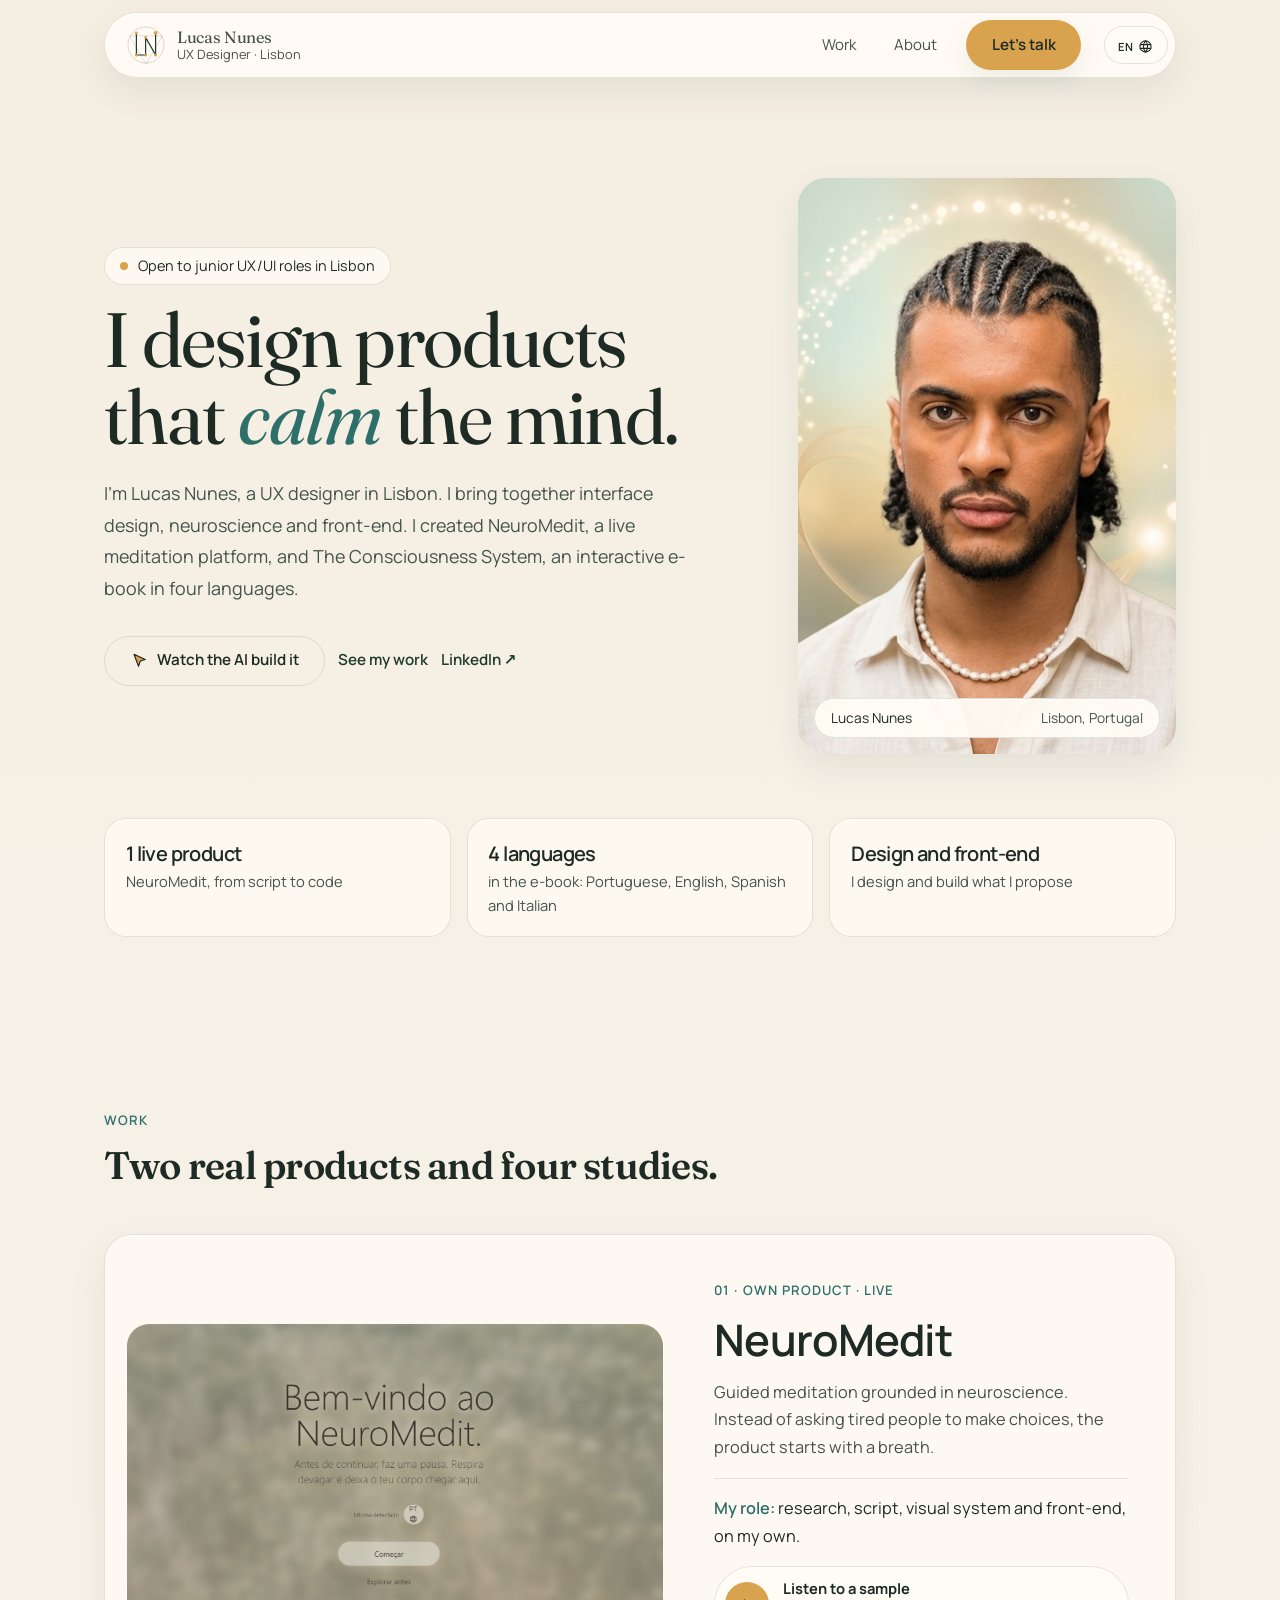
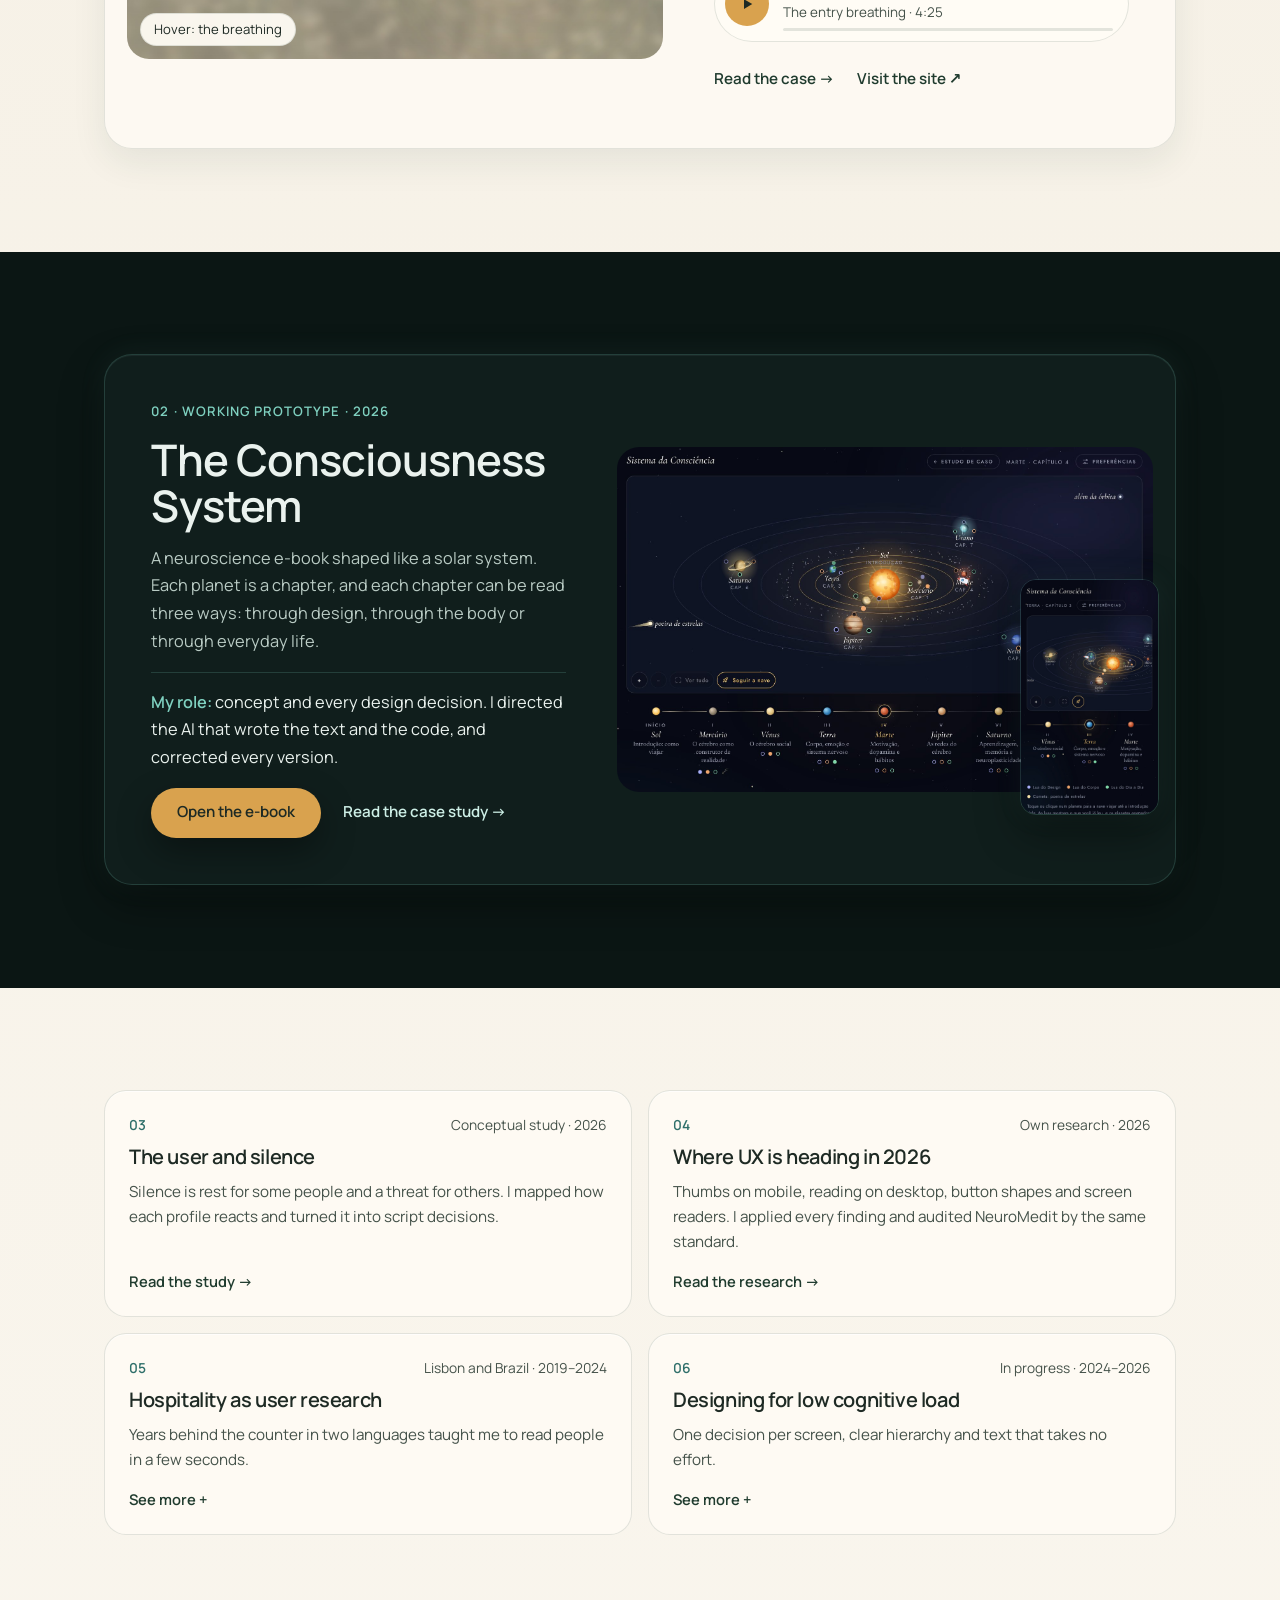
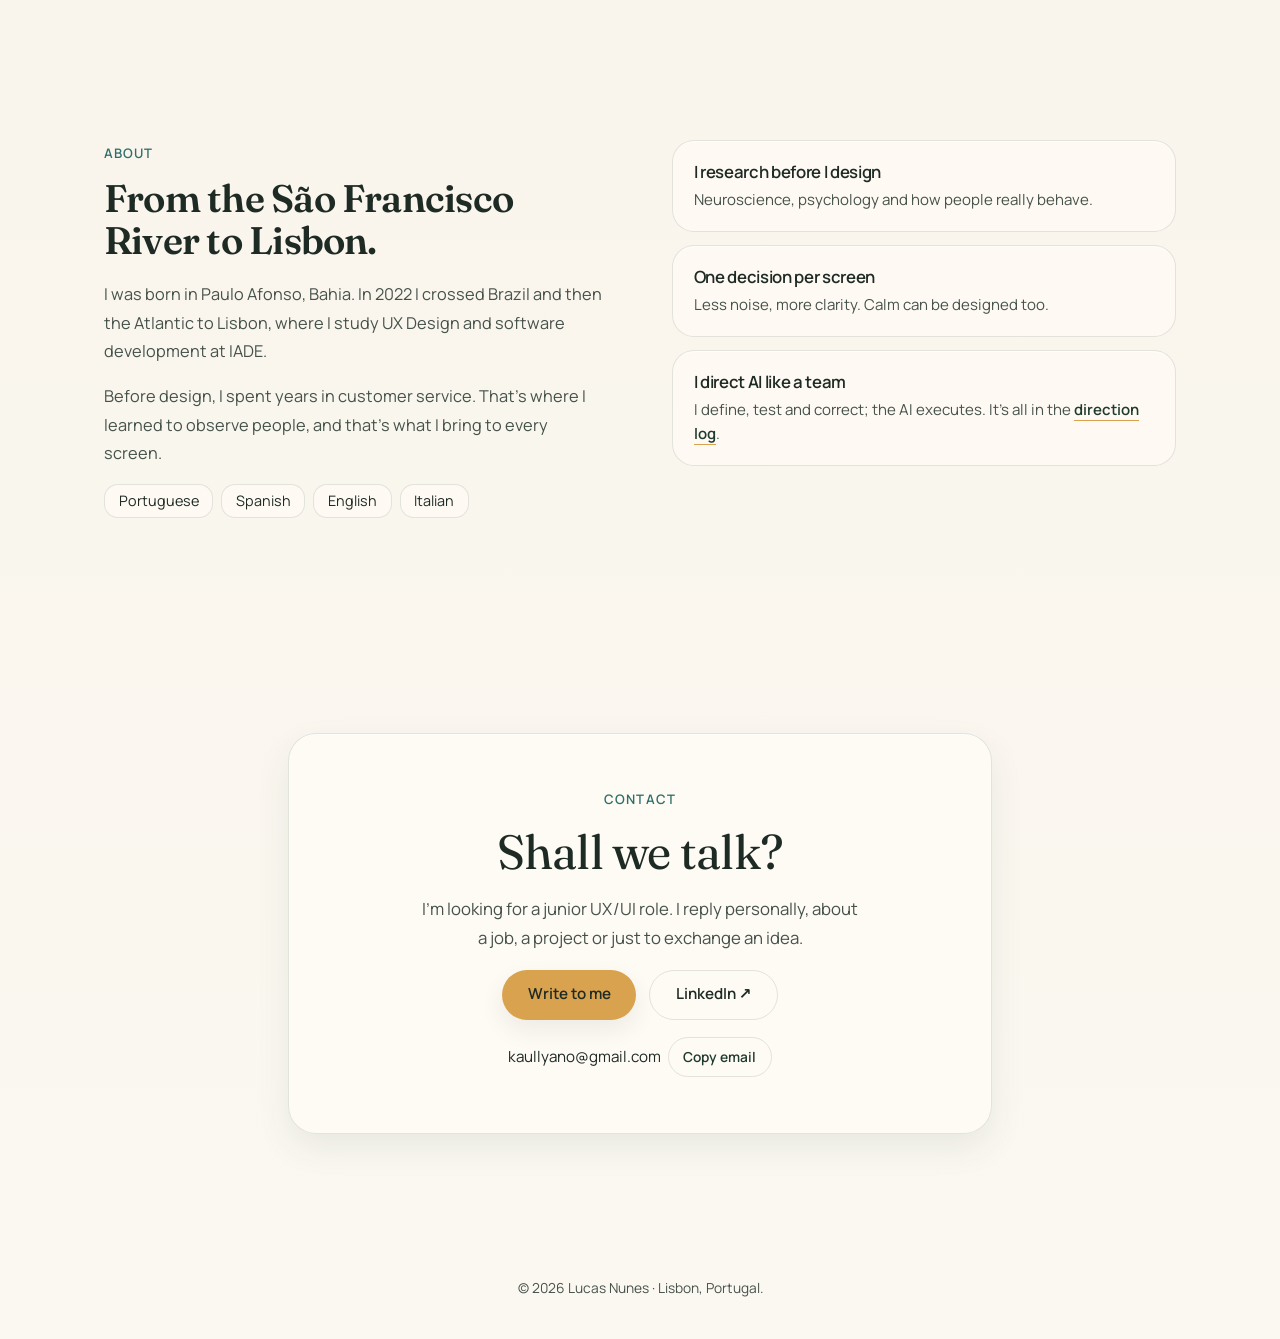
==== index.html @ 109a91d7 "Construção: a decisão do Lucas aparece na barra de baixo, fora dos blocos, nunca por cima do texto C" ====
<!DOCTYPE html>
<html lang="pt">
<head>
<meta charset="UTF-8">
<meta name="viewport" content="width=device-width, initial-scale=1.0, viewport-fit=cover">
<title data-i18n="idx_title">Lucas Nunes — Designer de UX em Lisboa</title>
<meta name="description" content="Lucas Nunes, designer de UX júnior em Lisboa. Produtos calmos com base em neurociência: NeuroMedit e Sistema da Consciência.">
<link rel="icon" href="favicon.svg" type="image/svg+xml">
<link rel="stylesheet" href="lucasnunes-ds.css">
<style>
/* Página inicial (nov 2026). Só tokens do design system Lucas Nunes (lucasnunes-ds.css). */
*{ margin:0; padding:0; box-sizing:border-box; }
html{ scroll-behavior:smooth; scroll-padding-top:6rem; }
@media (prefers-reduced-motion: reduce){ html{ scroll-behavior:auto; } }
body{
  font-family:var(--font-sans); color:var(--text); line-height:1.5;
  background:linear-gradient(to bottom, var(--bg) 0%, var(--bg-soft) 100%);
  overflow-x:hidden;
}
img{ max-width:100%; display:block; }
a{ color:inherit; text-decoration:none; }
button{ font:inherit; color:inherit; background:none; border:none; cursor:pointer; }
a:focus-visible, button:focus-visible, summary:focus-visible{ outline:2px solid var(--accent-dark); outline-offset:3px; border-radius:var(--radius-chip); }
p{ color:var(--text-soft); }
h1,h2,h3{ color:var(--text); letter-spacing:-0.02em; font-weight:400; text-wrap:balance; }
h3{ font-family:var(--font-sans); font-weight:600; }
em{ font-family:var(--font-serif); font-style:italic; font-weight:400; color:var(--accent-dark); }
.container{ max-width:var(--container); margin:0 auto; padding-left:max(var(--gutter), env(safe-area-inset-left)); padding-right:max(var(--gutter), env(safe-area-inset-right)); }
.skip-link{ position:absolute; left:1rem; top:-5rem; z-index:99; background:var(--accent); color:var(--button-text); padding:.8rem 1.2rem; border-radius:var(--radius-pill); font-weight:600; }
.skip-link:focus{ top:1rem; }

.label{ font-size:.82rem; letter-spacing:.08em; text-transform:uppercase; color:var(--accent-dark); font-weight:600; }

/* ---------- botões (Button do design system) ---------- */
.button{
  display:inline-flex; align-items:center; justify-content:center; gap:.5rem;
  min-height:var(--control-height); padding:0 var(--button-pad-x);
  border-radius:var(--radius-pill); font-weight:600; font-size:.95rem; white-space:nowrap;
  transition:background-color var(--duration-quick) var(--easing-calm), border-color var(--duration-quick) var(--easing-calm), box-shadow var(--duration-quick) var(--easing-calm);
}
.button.primary{ background:var(--accent); color:var(--button-text); box-shadow:var(--shadow-soft); }
.button.primary:hover{ box-shadow:var(--shadow-card); }
.button.secondary{ border:1px solid var(--line); color:var(--text); background:transparent; }
.button.secondary:hover{ background:var(--surface-strong); border-color:var(--accent); }
.link{ font-weight:600; font-size:.95rem; color:var(--link-text); display:inline-flex; gap:.35rem; align-items:center; min-height:44px; border-bottom:1px solid transparent; transition:border-color var(--duration-quick) var(--easing-calm); }
.link:hover{ border-color:var(--accent); }

/* ---------- navegação ---------- */
.site-header{ position:sticky; top:0; z-index:50; padding:.75rem 0; padding-top:max(.75rem, env(safe-area-inset-top)); }
.nav{
  display:flex; align-items:center; gap:1rem; justify-content:space-between;
  background:var(--surface-strong); border:1px solid var(--line); border-radius:var(--radius-pill);
  box-shadow:var(--shadow-card), var(--glass-highlight);
  padding:.45rem .45rem .45rem 1.3rem;
}
.brand{ display:flex; align-items:center; gap:.7rem; line-height:1.15; }
.brand-text{ display:flex; flex-direction:column; }
.brand-mark img{ width:40px; height:40px; display:block; }
.brand strong{ font-family:var(--font-serif); font-weight:400; font-size:1.15rem; }
.brand-text strong{ font-size:1.02rem; letter-spacing:-0.02em; }
.brand span{ font-size:.8rem; color:var(--text-soft); }
.nav-links{ display:flex; align-items:center; gap:.4rem; margin-left:auto; }
.brand{ margin-right:auto; }
.nav-links a:not(.button){
  font-size:.94rem; color:var(--text-soft); padding:0 1rem; min-height:44px; display:inline-flex; align-items:center;
  border-radius:var(--radius-pill); transition:background-color var(--duration-quick) var(--easing-calm), color var(--duration-quick) var(--easing-calm);
}
.nav-links a:not(.button):hover, .nav-links a[aria-current="true"]{ background:var(--surface); color:var(--text); }
.nav-links .button{ margin-left:.4rem; }

/* seletor de idioma (estrutura do NeuroMedit, só tokens) */
.header-language-slot{ display:inline-flex; flex-shrink:0; align-items:center; position:relative; width:64px; height:38px; margin-left:.4rem; }
.header-language-slot .language-wrapper{ position:absolute; top:0; right:0; }
.language-wrapper{ position:relative; display:inline-flex; flex-direction:column; width:64px; max-height:38px; border-radius:var(--radius-pill); background:var(--surface); border:1px solid var(--line); overflow:hidden; z-index:80; transition:max-height var(--duration-quick) var(--easing-calm); }
.language-trigger{ appearance:none; flex:0 0 38px; width:100%; height:38px; border:0; display:inline-flex; align-items:center; justify-content:center; gap:.28rem; color:var(--text); background:transparent; cursor:pointer; }
.language-trigger svg{ width:15px; height:15px; }
.language-current{ font-size:.7rem; letter-spacing:.08em; line-height:1; font-weight:600; }
.language-options{ width:100%; padding:0 .32rem .5rem; display:grid; gap:.22rem; opacity:0; }
.language-wrapper.is-open{ max-height:260px; background:var(--surface-strong); box-shadow:var(--shadow-card); }
.language-wrapper.is-open .language-options{ opacity:1; }
@media (hover:hover) and (pointer:fine){
  .language-wrapper:hover{ max-height:260px; background:var(--surface-strong); box-shadow:var(--shadow-card); }
  .language-wrapper:hover .language-options{ opacity:1; }
}
.language-options button{ appearance:none; min-width:46px; height:30px; border:0; border-radius:var(--radius-pill); color:var(--text-soft); background:transparent; font:inherit; font-size:.72rem; letter-spacing:.08em; cursor:pointer; }
.language-options button:hover, .language-options button:focus-visible{ color:var(--text); background:var(--bg-soft); outline:none; }
.language-options button.is-active{ color:var(--button-text); background:var(--accent); }
@media (max-width:760px){ .nav{ padding:.5rem .5rem .5rem 1.1rem; } }


/* ---------- a IA constrói a página do zero (design system: duration-quick, duration-calm, easing-calm, glow-rio) ---------- */
.build-btn svg{ fill:var(--accent); stroke:var(--text); stroke-width:1.5; stroke-linejoin:round; }
html.building [data-build]{ transition:opacity var(--duration-calm) var(--easing-calm), filter var(--duration-calm) var(--easing-calm); }
html.building [data-build]:not(.wire):not(.built){ opacity:0; }
html.building [data-build].wire{ opacity:.55; filter:grayscale(1); }
html.building [data-build].built{ opacity:1; filter:none; }
html.building .bottom-bar{ display:none; }
html.building .site-header{ z-index:40; }
.build-grid{ position:fixed; inset:0; z-index:0; pointer-events:none; }
html.building main, html.building footer{ position:relative; z-index:1; }
html[data-theme="noite"] .brand-mark img{ content:url(assets/marca/sigilo-noite.svg); }
.build-cols{ max-width:var(--container); height:100%; margin:0 auto; box-sizing:border-box; padding-inline:max(var(--gutter), env(safe-area-inset-left)); display:grid; grid-template-columns:repeat(12, minmax(0, 1fr)); column-gap:var(--gutter); }
.build-cols i{ display:block; height:100%; border-inline:1px solid var(--line); background:var(--surface); opacity:.35; transform:scaleY(0); transform-origin:top; transition:transform var(--duration-calm) var(--easing-calm); }
.build-cols i.open{ transform:scaleY(1); }
.build-neon{ position:absolute; left:0; top:0; z-index:35; pointer-events:none; overflow:visible; transition:opacity var(--duration-calm) var(--easing-calm); }
.build-neon.fade{ opacity:0; }
.build-neon .halo{ fill:none; stroke:var(--agua); stroke-width:6; stroke-linecap:round; opacity:.55; filter:drop-shadow(var(--glow-rio)); }
.build-neon .core{ fill:none; stroke:var(--luz); stroke-width:1.5; stroke-linecap:round; }
.build-neon path{ transition:stroke-dashoffset var(--duration-calm) var(--easing-calm); }
.build-neon circle{ fill:var(--sinal); filter:drop-shadow(var(--glow-rio)); }
.build-ui{ position:absolute; inset:0 auto auto 0; width:100%; height:0; z-index:70; pointer-events:none; }
.build-frame{ position:absolute; border:1.5px solid var(--accent-dark); border-radius:var(--radius-md); opacity:0;
  transition:left var(--duration-calm) var(--easing-calm), top var(--duration-calm) var(--easing-calm), width var(--duration-calm) var(--easing-calm), height var(--duration-calm) var(--easing-calm), opacity var(--duration-quick) var(--easing-calm); }
.build-frame.on{ opacity:1; }
.build-size{ position:absolute; right:-1px; bottom:-30px; font-size:.75rem; font-weight:700; padding:.2rem .5rem; border-radius:var(--radius-chip); background:var(--accent-dark); color:var(--bg); font-variant-numeric:tabular-nums; }
.build-text{ flex:1; min-width:0; display:flex; flex-direction:column; gap:.15rem; }
.build-tag{ font-size:.92rem; line-height:1.4; color:var(--text); }
.build-tag b{ color:var(--accent); font-weight:700; }
.build-text .build-count{ font-size:.8rem; color:var(--text-soft); }
.build-cursor{ position:absolute; display:flex; align-items:flex-start; gap:.2rem;
  transition:left var(--duration-calm) var(--easing-calm), top var(--duration-calm) var(--easing-calm); }
.build-cursor svg{ fill:var(--accent); stroke:var(--text); stroke-width:1.5; stroke-linejoin:round; }
.build-cursor span{ margin-top:1.1rem; font-size:.72rem; font-weight:700; padding:.15rem .45rem; border-radius:var(--radius-chip); background:var(--accent); color:var(--button-text); }
.build-bar{ position:fixed; z-index:75; left:50%; transform:translateX(-50%); bottom:max(1rem, env(safe-area-inset-bottom)); width:min(calc(100% - 2rem), 40rem);
  display:flex; align-items:center; gap:.8rem; padding:.45rem .45rem .45rem .9rem; border-radius:var(--radius-pill);
  background:var(--surface-strong); border:1px solid var(--line); box-shadow:var(--shadow-card), var(--glass-highlight); }
.build-count{ font-variant-numeric:tabular-nums; }
.build-skip{ min-height:42px; padding:0 1.1rem; }
.build-bar[hidden], .build-ui[hidden], .build-grid[hidden], .build-neon[hidden], .build-bar [hidden]{ display:none; }
.build-bar{ border-radius:var(--radius-lg); }

/* barra inferior no celular: contato sempre na zona do polegar */
.bottom-bar{ display:none; }
@media (max-width:760px){
  .nav-links{ display:none; }
  .nav{ padding:.6rem 1.1rem; }
  .bottom-bar{
    display:flex; position:fixed; z-index:60; left:50%; transform:translateX(-50%);
    bottom:max(.9rem, env(safe-area-inset-bottom)); width:min(calc(100% - 2rem), 26rem);
    align-items:center; gap:.25rem; padding:.35rem;
    background:var(--surface-strong); border:1px solid var(--line); border-radius:var(--radius-pill);
    box-shadow:var(--shadow-card), var(--glass-highlight);
  }
  .bottom-bar a:not(.button){ flex:1; text-align:center; min-height:44px; display:flex; align-items:center; justify-content:center; font-size:.92rem; color:var(--text-soft); border-radius:var(--radius-pill); }
  .bottom-bar a[aria-current="true"]{ color:var(--text); background:var(--surface); }
  .bottom-bar .button{ flex:1.3; min-height:46px; padding:0 1rem; }
  body{ padding-bottom:6rem; }
}

/* ---------- aparecer ao rolar (movimento do design system) ---------- */
.js .rv{ opacity:0; transform:translateY(var(--rise-distance)); transition:opacity var(--duration-calm) var(--easing-calm), transform var(--duration-calm) var(--easing-calm); }
.js .rv.in{ opacity:1; transform:none; }

/* ---------- abertura ---------- */
.hero{ padding:clamp(2.5rem,7vw,5.5rem) 0 clamp(3rem,6vw,4.5rem); }
.hero-grid{ display:grid; grid-template-columns:1.25fr .75fr; gap:clamp(2rem,5vw,4.5rem); align-items:center; }
.hero h1{ font-size:clamp(2.6rem,6vw,4.8rem); line-height:1; margin:1.1rem 0 1.4rem; }
.hero .lead{ font-size:1.12rem; line-height:1.75; max-width:54ch; }
.hero-actions{ display:flex; flex-wrap:wrap; gap:.8rem; margin-top:2rem; align-items:center; }
.status{
  display:inline-flex; align-items:center; gap:.6rem; font-size:.9rem; color:var(--text);
  padding:.45rem .95rem; border-radius:var(--radius-pill); border:1px solid var(--line); background:var(--surface);
}
.status i{ width:8px; height:8px; border-radius:50%; background:var(--accent); flex:none; }
.portrait{ position:relative; }
.portrait img{ width:100%; aspect-ratio:4/5; max-height:min(68vh,36rem); object-fit:cover; object-position:50% 30%; border-radius:var(--radius-lg); box-shadow:var(--shadow-card); }
.portrait figcaption{
  position:absolute; left:1rem; bottom:1rem; right:1rem;
  display:flex; justify-content:space-between; gap:.5rem; align-items:center;
  background:var(--surface-strong); border:1px solid var(--line); border-radius:var(--radius-pill);
  padding:.55rem 1rem; font-size:.86rem; color:var(--text); box-shadow:var(--glass-highlight);
}
.portrait figcaption span{ color:var(--text-soft); }
.facts{ display:grid; grid-template-columns:repeat(3,1fr); gap:1rem; margin-top:clamp(2.5rem,5vw,4rem); }
.fact{ padding:1.2rem 1.3rem; border-radius:var(--radius-md); background:var(--surface); border:1px solid var(--line); box-shadow:var(--glass-highlight); }
.fact strong{ display:block; font-size:1.25rem; letter-spacing:-0.03em; font-weight:600; }
.fact span{ font-size:.92rem; color:var(--text-soft); }
@media (max-width:860px){
  .hero-grid{ grid-template-columns:1fr; }
  .portrait{ max-width:22rem; }
  .portrait img{ aspect-ratio:1/1; }
  .facts{ grid-template-columns:1fr; }
}

/* ---------- secções ---------- */
.section{ padding:clamp(3.5rem,8vw,6.5rem) 0; }
.section-head{ display:flex; flex-direction:column; gap:.8rem; margin-bottom:clamp(2rem,4vw,3rem); max-width:40rem; }
.section-head h2{ font-size:clamp(1.8rem,3vw,2.6rem); line-height:1.1; font-weight:600; }

/* caso em destaque */
.feature{
  display:grid; grid-template-columns:1.1fr .9fr; gap:clamp(1.5rem,4vw,3.5rem); align-items:center;
  padding:clamp(1rem,2vw,1.4rem); border-radius:var(--radius-lg);
  background:var(--surface); border:1px solid var(--line); box-shadow:var(--shadow-card), var(--glass-highlight);
}
.feature-copy{ padding:clamp(.5rem,2vw,1.5rem) clamp(.5rem,2vw,1.5rem) clamp(.5rem,2vw,1.5rem) 0; display:flex; flex-direction:column; gap:1rem; }
.feature h3{ font-size:clamp(1.9rem,3.4vw,2.8rem); line-height:1.05; }
.feature p{ font-size:1.02rem; line-height:1.7; max-width:48ch; }
.role{ font-size:.94rem; color:var(--text); border-top:1px solid var(--line); padding-top:1rem; }
.role b{ color:var(--accent-dark); font-weight:600; }
.feature-links{ display:flex; flex-wrap:wrap; gap:.4rem 1.4rem; align-items:center; }

/* imagem que troca ao passar o cursor */
.shot{ position:relative; border-radius:var(--radius-md); overflow:hidden; aspect-ratio:16/10; background:var(--bg-soft); }
.shot img{ position:absolute; inset:0; width:100%; height:100%; object-fit:cover; transition:opacity var(--duration-calm) var(--easing-calm); }
.shot img + img{ opacity:0; }
.shot:hover img + img, .shot:focus-within img + img, .shot.alt img + img{ opacity:1; }
.h-touch{ display:none; }
@media (hover:none){ .h-mouse{ display:none; } .h-touch{ display:inline; } }
.shot-hint{
  position:absolute; left:.8rem; bottom:.8rem; z-index:2;
  font-size:.82rem; color:var(--text); background:var(--surface-strong); border:1px solid var(--line);
  border-radius:var(--radius-pill); padding:.35rem .8rem;
}

/* amostra de áudio */
.player{ display:flex; align-items:center; gap:.9rem; padding:.6rem .9rem .6rem .6rem; border-radius:var(--radius-pill); background:var(--surface-strong); border:1px solid var(--line); max-width:26rem; }
.player button{ width:44px; height:44px; border-radius:50%; background:var(--accent); color:var(--button-text); display:grid; place-items:center; flex:none; transition:box-shadow var(--duration-quick) var(--easing-calm); }
.player button:hover{ box-shadow:var(--shadow-card); }
.player svg{ width:18px; height:18px; }
.player .ic-pause{ display:none; }
.player button.playing .ic-play{ display:none; }
.player button.playing .ic-pause{ display:block; }
.player .meta{ flex:1; min-width:0; }
.player strong{ display:block; font-size:.92rem; }
.player span{ font-size:.84rem; color:var(--text-soft); }
.bar{ height:3px; background:var(--line); border-radius:var(--radius-pill); overflow:hidden; margin-top:.35rem; }
.bar i{ display:block; height:100%; width:0; background:var(--accent); }

/* faixa escura: tema night do design system */
.band{ padding:clamp(3.5rem,8vw,6.5rem) 0; }
@media (prefers-color-scheme: dark){ .band{ background:var(--bg-soft); } }
.band .feature{ grid-template-columns:.9fr 1.1fr; background:var(--surface); }
.band .feature-copy{ padding-left:clamp(.5rem,2vw,1.5rem); padding-right:0; }
.band .label{ color:var(--accent-dark); }
.duo{ position:relative; }
.duo .shot{ aspect-ratio:16/10.3; }
.duo .phone{
  position:absolute; right:-.4rem; bottom:-1.4rem; width:26%; border-radius:var(--radius-sm);
  border:1px solid var(--line); box-shadow:var(--shadow-card);
}
@media (max-width:860px){
  .feature, .band .feature{ grid-template-columns:1fr; }
  .feature-copy, .band .feature-copy{ padding:.5rem .4rem .8rem; }
  .band .feature .duo{ order:-1; }
  .duo .phone{ right:.6rem; bottom:-1rem; width:28%; }
}

/* outros estudos */
.studies{ display:grid; grid-template-columns:repeat(2,1fr); gap:1rem; }
.study{
  display:flex; flex-direction:column; gap:.6rem; padding:1.5rem; border-radius:var(--radius-md);
  background:var(--surface); border:1px solid var(--line); box-shadow:var(--glass-highlight);
  transition:border-color var(--duration-quick) var(--easing-calm), box-shadow var(--duration-quick) var(--easing-calm), background-color var(--duration-quick) var(--easing-calm);
}
a.study:hover, details.study:hover{ border-color:var(--accent); box-shadow:var(--shadow-card), var(--glass-highlight); background:var(--surface-strong); }
.study .meta{ display:flex; justify-content:space-between; gap:1rem; font-size:.86rem; color:var(--text-soft); }
.study .meta b{ color:var(--accent-dark); font-weight:600; }
.study h3{ font-size:1.25rem; line-height:1.2; font-weight:600; }
.study p{ font-size:.95rem; line-height:1.65; }
.study .go{ margin-top:auto; font-weight:600; font-size:.92rem; color:var(--link-text); padding-top:.4rem; }
details.study summary{ list-style:none; cursor:pointer; display:flex; flex-direction:column; gap:.6rem; }
details.study summary::-webkit-details-marker{ display:none; }
details.study .go::after{ content:" +"; }
details.study[open] .go::after{ content:" −"; }
details.study .more{ display:grid; gap:.7rem; padding-top:.4rem; border-top:1px solid var(--line); margin-top:.4rem; }
details.study .more p b{ color:var(--text); font-weight:600; }
@media (max-width:760px){ .studies{ grid-template-columns:1fr; } }

/* sobre */
.about{ display:grid; grid-template-columns:1fr 1fr; gap:clamp(2rem,5vw,4.5rem); align-items:start; }
.about h2{ font-size:clamp(1.8rem,3vw,2.6rem); line-height:1.1; font-weight:600; margin:.8rem 0 1.2rem; }
.about p{ font-size:1.02rem; line-height:1.75; margin-bottom:1rem; max-width:54ch; }
.how{ display:grid; gap:.8rem; }
.how div{ padding:1.15rem 1.3rem; border-radius:var(--radius-md); background:var(--surface); border:1px solid var(--line); box-shadow:var(--glass-highlight); }
.how h3{ font-size:1.05rem; font-weight:600; letter-spacing:-0.02em; margin-bottom:.25rem; }
.how p{ font-size:.94rem; line-height:1.6; margin:0; }
.how a{ color:var(--link-text); font-weight:600; border-bottom:1px solid var(--accent); }
.langs{ display:flex; flex-wrap:wrap; gap:.5rem; margin-top:.4rem; }
.langs span{ font-size:.9rem; padding:.35rem .85rem; border-radius:var(--radius-chip); border:1px solid var(--line); color:var(--text); background:var(--surface); }
@media (max-width:860px){ .about{ grid-template-columns:1fr; } }

/* contato */
.contact{ text-align:center; padding:clamp(4rem,9vw,7rem) 0; }
.contact .box{
  max-width:44rem; margin:0 auto; padding:clamp(2rem,5vw,3.5rem) clamp(1.2rem,4vw,3rem);
  border-radius:var(--radius-lg); background:var(--surface); border:1px solid var(--line); box-shadow:var(--shadow-card), var(--glass-highlight);
  display:flex; flex-direction:column; align-items:center; gap:1.1rem;
}
.contact h2{ font-size:clamp(2rem,4vw,3rem); line-height:1.05; }
.contact p{ font-size:1.05rem; line-height:1.7; max-width:44ch; }
.contact-actions{ display:flex; flex-wrap:wrap; gap:.8rem; justify-content:center; }
.mail{ display:inline-flex; align-items:center; gap:.4rem; font-size:.95rem; color:var(--text); flex-wrap:wrap; justify-content:center; }
.mail button{ font-size:.86rem; font-weight:600; color:var(--link-text); padding:0 .9rem; min-height:40px; border-radius:var(--radius-pill); border:1px solid var(--line); transition:border-color var(--duration-quick) var(--easing-calm); }
.mail button:hover{ border-color:var(--accent); }
footer{ padding:2rem 0 2.5rem; text-align:center; }
footer p{ font-size:.86rem; }
</style>
</head>
<body>
<script>document.documentElement.classList.add('js');</script>
<a class="skip-link" href="#main" data-i18n="common_skip">Pular para o conteúdo</a>

<header class="site-header">
  <div class="container">
    <nav class="nav" aria-label="Navegação principal" data-build="1" data-decision="dnav">
      <a class="brand" href="#topo"><picture class="brand-mark"><source srcset="assets/marca/sigilo-noite.svg" media="(prefers-color-scheme: dark)"><img src="assets/marca/sigilo.svg" alt="" width="40" height="40"></picture><span class="brand-text"><strong>Lucas Nunes</strong><span data-i18n="h2_role">Designer de UX · Lisboa</span></span></a>
      <div class="nav-links">
        <a href="#trabalho" data-nav="trabalho" data-i18n="h2_nav_work">Trabalho</a>
        <a href="#sobre" data-nav="sobre" data-i18n="common_nav_sobre">Sobre</a>
        <a class="button primary" href="#contato" data-i18n="idx_hero_cta_contato">Falar comigo</a>
      </div>
      <div class="header-language-slot" data-language-host></div>
    </nav>
  </div>
</header>

<nav class="bottom-bar" aria-label="Navegação rápida">
  <a href="#trabalho" data-nav="trabalho" data-i18n="h2_nav_work">Trabalho</a>
  <a href="#sobre" data-nav="sobre" data-i18n="common_nav_sobre">Sobre</a>
  <a class="button primary" href="#contato" data-i18n="idx_hero_cta_contato">Falar comigo</a>
</nav>

<main id="main">

<section class="hero" id="topo">
  <div class="container">
    <div class="hero-grid">
      <div>
        <span class="status rv" data-build="2"><i aria-hidden="true"></i><span data-i18n="h2_status">Aberto a vagas de UX/UI júnior em Lisboa</span></span>
        <h1 class="rv" data-build="2" data-decision="d1" data-i18n="h2_h1" data-i18n-html>Desenho produtos que <em>acalmam</em> a mente.</h1>
        <p class="lead rv" data-build="3" data-decision="dlead" data-i18n="h2_lead">Sou o Lucas Nunes, designer de UX em Lisboa. Junto design de interface, neurociência e front-end. Criei o NeuroMedit, uma plataforma de meditação que está no ar, e o Sistema da Consciência, um e-book interativo em quatro línguas.</p>
        <div class="hero-actions rv" data-build="4" data-decision="dact">
          <button class="button secondary build-btn" type="button" id="buildBtn"><svg aria-hidden="true" viewBox="0 0 24 24" width="18" height="18"><path d="M4 3l15 7-6.5 2L10 19z"/></svg><span data-i18n="h2_build_btn">Ver a IA construir</span></button>
          <a class="link" href="#trabalho" data-i18n="h2_cta_work">Ver trabalho</a>
          <a class="link" href="https://www.linkedin.com/in/lucasnunespt/" target="_blank" rel="noopener">LinkedIn ↗</a>
        </div>
      </div>
      <figure class="portrait rv" data-build="5" data-decision="d2">
        <img src="lucas-foto.jpg" alt="Retrato de Lucas Nunes" data-i18n="idx_hero_photo_alt" data-i18n-attr="alt" width="900" height="1125">
        <figcaption>Lucas Nunes <span data-i18n="idx_hero_photo_cap">Lisboa, Portugal</span></figcaption>
      </figure>
    </div>
    <div class="facts" data-build="6" data-decision="d3">
      <div class="fact rv"><strong data-i18n="h2_f1_h">1 produto no ar</strong><span data-i18n="h2_f1_p">NeuroMedit, do roteiro ao código</span></div>
      <div class="fact rv"><strong data-i18n="h2_f2_h">4 línguas</strong><span data-i18n="h2_f2_p">no e-book: português, inglês, espanhol e italiano</span></div>
      <div class="fact rv"><strong data-i18n="h2_f3_h">Design e front-end</strong><span data-i18n="h2_f3_p">desenho e construo o que proponho</span></div>
    </div>
  </div>
</section>

<section class="section" id="trabalho"><span id="casos" aria-hidden="true"></span>
  <div class="container">
    <div class="section-head rv" data-build="7">
      <span class="label" data-i18n="h2_nav_work">Trabalho</span>
      <h2 data-i18n="h2_work_h">Dois produtos reais e quatro estudos.</h2>
    </div>

    <article class="feature rv" id="case-neuromedit" data-build="7" data-decision="d4">
      <div class="shot" tabindex="0" aria-label="Duas telas do NeuroMedit: a entrada e a respiração" data-i18n="h2_shot_aria" data-i18n-attr="aria-label">
        <img src="assets/entry.jpg" alt="Tela de entrada do NeuroMedit: Bem-vindo ao NeuroMedit, faz uma pausa, com um botão Começar." data-i18n="h2_alt_entry" data-i18n-attr="alt" loading="lazy">
        <img src="assets/airlock.jpg" alt="A respiração de entrada: um orbe que respira ao centro e o botão Sair no canto." data-i18n="h2_alt_airlock" data-i18n-attr="alt" loading="lazy">
        <span class="shot-hint" aria-hidden="true"><span class="h-mouse" data-i18n="h2_hint_mouse">Passe o cursor: a respiração</span><span class="h-touch" data-i18n="h2_hint_touch">Toque: a respiração</span></span>
      </div>
      <div class="feature-copy">
        <span class="label" data-i18n="h2_nm_label">01 · Produto próprio · no ar</span>
        <h3>NeuroMedit</h3>
        <p data-i18n="h2_nm_p">Meditação guiada com base em neurociência. Em vez de pedir escolhas a quem chega cansado, o produto começa por uma respiração.</p>
        <p class="role" data-i18n="h2_nm_role" data-i18n-html><b>Meu papel:</b> pesquisa, roteiro, sistema visual e front-end, sozinho.</p>
        <div class="player">
          <button type="button" id="playBtn" aria-label="Ouvir a amostra" data-i18n="h2_audio_play" data-i18n-attr="aria-label">
            <svg class="ic-play" viewBox="0 0 24 24" aria-hidden="true"><path d="M8 5.5v13l11-6.5z" fill="currentColor"/></svg>
            <svg class="ic-pause" viewBox="0 0 24 24" aria-hidden="true"><path d="M7 5h4v14H7zM13 5h4v14h-4z" fill="currentColor"/></svg>
          </button>
          <div class="meta"><strong data-i18n="h2_audio_h">Ouvir uma amostra</strong><span id="playStatus" data-i18n="h2_audio_st">A respiração de entrada · 4:25</span><div class="bar"><i id="playFill"></i></div></div>
          <audio id="sample" preload="none" src="audio/meditacao-amostra.mp3"></audio>
        </div>
        <div class="feature-links">
          <a class="link" href="case-study-neuromedit.html" data-i18n="h2_read_case">Ler o caso →</a>
          <a class="link" href="https://neuromedit.com" target="_blank" rel="noopener" data-i18n="h2_visit">Visitar o site ↗</a>
        </div>
      </div>
    </article>
  </div>
</section>

<section class="band" id="case-sistema" data-theme="noite" aria-label="Sistema da Consciência">
  <div class="container">
    <article class="feature rv" data-build="8" data-decision="d5">
      <div class="feature-copy">
        <span class="label" data-i18n="h2_sc_label">02 · Protótipo funcional · 2026</span>
        <h3 data-i18n="cs3_h1">Sistema da Consciência</h3>
        <p data-i18n="h2_sc_p">Um e-book de neurociência em forma de sistema solar. Cada planeta é um capítulo, e cada capítulo tem três formas de leitura: pelo design, pelo corpo ou pelo dia a dia.</p>
        <p class="role" data-i18n="h2_sc_role" data-i18n-html><b>Meu papel:</b> conceito e todas as decisões de design. Dirigi a IA que escreveu o texto e o código, e corrigi cada versão.</p>
        <div class="feature-links">
          <a class="button primary" href="sistema-da-consciencia/" data-i18n="cs3_open">Abrir o e-book</a>
          <a class="link" href="case-study-sistema-da-consciencia.html" data-i18n="idx_c6_cta2">Ler o estudo de caso →</a>
        </div>
      </div>
      <div class="duo">
        <div class="shot"><img src="assets/sistema-da-consciencia/mapa.jpg" alt="O mapa do e-book: oito planetas em órbita à volta do Sol, com a linha do tempo dos capítulos em baixo." data-i18n="h2_alt_map" data-i18n-attr="alt" loading="lazy"></div>
        <img class="phone" src="assets/sistema-da-consciencia/celular-mapa.jpg" alt="O mesmo mapa no celular." data-i18n="h2_alt_phone" data-i18n-attr="alt" loading="lazy">
      </div>
    </article>
  </div>
</section>

<section class="section" aria-label="Outros estudos" data-i18n="h2_studies_aria" data-i18n-attr="aria-label">
  <div class="container">
    <div class="studies" data-build="9" data-decision="d6">
      <a class="study rv" id="case-silencio" href="case-study-silencio.html">
        <div class="meta"><b>03</b><span data-i18n="idx_case5_tag">Estudo conceptual · 2026</span></div>
        <h3 data-i18n="idx_case5_title">O utilizador e o silêncio</h3>
        <p data-i18n="h2_s3_p">O silêncio é descanso para umas pessoas e ameaça para outras. Mapeei como cada perfil reage e traduzi isso em decisões de roteiro.</p>
        <span class="go" data-i18n="h2_read_study">Ler o estudo →</span>
      </a>
      <a class="study rv" id="case-tendencias" href="tendencias-ux-2026.html">
        <div class="meta"><b>04</b><span data-i18n="h2_s4_tag">Pesquisa própria · 2026</span></div>
        <h3 data-i18n="h2_s4_h">Para onde a UX vai em 2026</h3>
        <p data-i18n="h2_s4_p">Polegar no mobile, leitura no desktop, forma dos botões e leitores de tela. Apliquei cada achado e auditei o NeuroMedit com a mesma régua.</p>
        <span class="go" data-i18n="h2_read_research">Ler a pesquisa →</span>
      </a>
      <details class="study rv" id="case-hospitalidade">
        <summary>
          <div class="meta"><b>05</b><span data-i18n="h2_s5_tag">Lisboa e Brasil · 2019–2024</span></div>
          <h3 data-i18n="idx_case2_title">Hospitalidade como pesquisa de usuário</h3>
          <p data-i18n="h2_s5_p">Anos de balcão em dois idiomas me ensinaram a ler pessoas em poucos segundos.</p>
          <span class="go" data-i18n="h2_more">Ver mais</span>
        </summary>
        <div class="more">
          <p data-i18n="h2_s5_m1" data-i18n-html><b>Contexto.</b> Clientes de passagem, ambientes de alto volume e pouca margem de erro, ao lado de colegas de Cabo Verde, Moçambique e Angola.</p>
          <p data-i18n="h2_s5_m2" data-i18n-html><b>O que levo para o design.</b> Ler sinais rápido: tom de voz, postura, o que a pessoa não disse. É o mesmo instinto que uso hoje em pesquisa de usuário.</p>
        </div>
      </details>
      <details class="study rv" id="case-ux">
        <summary>
          <div class="meta"><b>06</b><span data-i18n="idx_case3_tag">Em formação · 2024–2026</span></div>
          <h3 data-i18n="idx_case3_title">Design com baixa carga cognitiva</h3>
          <p data-i18n="h2_s6_p">Uma decisão por tela, hierarquia clara e texto que não exige esforço.</p>
          <span class="go" data-i18n="h2_more">Ver mais</span>
        </summary>
        <div class="more">
          <p data-i18n="h2_s6_m1" data-i18n-html><b>Contexto.</b> Entrei na faculdade de UX Design depois de anos de programação e atendimento, para juntar lógica de sistema e leitura humana.</p>
          <p data-i18n="h2_s6_m2" data-i18n-html><b>Na prática.</b> Pesquisa, wireframe, protótipo e interface. Este princípio guiou o NeuroMedit e guia esta página.</p>
        </div>
      </details>
    </div>
  </div>
</section>

<section class="section" id="sobre">
  <div class="container about" data-build="10" data-decision="d7">
    <div class="rv">
      <span class="label" data-i18n="common_nav_sobre">Sobre</span>
      <h2 data-i18n="h2_about_h">Do Rio São Francisco a Lisboa.</h2>
      <p data-i18n="h2_about_p1">Nasci em Paulo Afonso, na Bahia. Em 2022 atravessei o Brasil e depois o Atlântico até Lisboa, onde estudo UX Design e desenvolvimento de software no IADE.</p>
      <p data-i18n="h2_about_p2">Antes do design, trabalhei anos com atendimento. Foi aí que aprendi a observar pessoas, e é isso que levo para cada tela.</p>
      <div class="langs" aria-label="Línguas" data-i18n="h2_langs_aria" data-i18n-attr="aria-label">
        <span data-i18n="h2_lang_pt">Português</span><span data-i18n="h2_lang_es">Espanhol</span><span data-i18n="h2_lang_en">Inglês</span><span data-i18n="h2_lang_it">Italiano</span>
      </div>
    </div>
    <div class="how">
      <div class="rv"><h3 data-i18n="h2_how1_h">Pesquiso antes de desenhar</h3><p data-i18n="h2_how1_p">Neurociência, psicologia e o comportamento real de quem usa.</p></div>
      <div class="rv"><h3 data-i18n="h2_how2_h">Uma decisão por tela</h3><p data-i18n="h2_how2_p">Menos ruído, mais clareza. Calma também se desenha.</p></div>
      <div class="rv"><h3 data-i18n="h2_how3_h">Dirijo IA como uma equipe</h3><p data-i18n="h2_how3_p" data-i18n-html>Defino, testo e corrijo; a IA executa. Está tudo no <a href="case-study-sistema-da-consciencia.html#direcao">diário de direção</a>.</p></div>
    </div>
  </div>
</section>

<section class="contact" id="contato">
  <div class="container">
    <div class="box rv" data-build="11" data-decision="d8">
      <span class="label" data-i18n="common_nav_contato">Contato</span>
      <h2 data-i18n="h2_contact_h">Vamos conversar?</h2>
      <p data-i18n="h2_contact_p">Procuro uma vaga de UX/UI júnior. Respondo pessoalmente, sobre uma vaga, um projeto ou só para trocar uma ideia.</p>
      <div class="contact-actions">
        <a class="button primary" href="mailto:kaullyano@gmail.com" data-i18n="idx_contact_cta_email">Escrever para mim</a>
        <a class="button secondary" href="https://www.linkedin.com/in/lucasnunespt/" target="_blank" rel="noopener">LinkedIn ↗</a>
      </div>
      <div class="mail"><span id="mailText">kaullyano@gmail.com</span><button type="button" id="copyMail" data-i18n="h2_copy">Copiar e-mail</button></div>
    </div>
  </div>
</section>
</main>

<div class="build-grid" id="buildGrid" aria-hidden="true" hidden><div class="build-cols" id="buildCols"></div></div>
<svg class="build-neon" id="buildNeon" aria-hidden="true" hidden></svg>
<div class="build-ui" id="buildUi" hidden>
  <div class="build-frame" id="buildFrame"><span class="build-size" id="buildSize"></span></div>
  <div class="build-cursor" id="buildCursor" aria-hidden="true"><svg viewBox="0 0 24 24" width="26" height="26"><path d="M4 3l15 7-6.5 2L10 19z"/></svg><span data-i18n="h2_build_ai">IA</span></div>
</div>
<div class="build-bar" id="buildBar" role="status" hidden>
  <img src="assets/marca/sigilo.svg" alt="" width="28" height="28">
  <span class="build-text"><span class="build-tag" id="buildTag" hidden><b data-i18n="h2_build_decided">Lucas decidiu:</b> <span id="buildTagText"></span></span><span class="build-count" id="buildCount"></span></span>
  <a class="link" id="buildLog" href="case-study-sistema-da-consciencia.html#direcao" hidden data-i18n="h2_build_log">Ver o diário de direção →</a>
  <button type="button" class="button secondary build-skip" id="buildSkip" data-i18n="h2_build_skip">Pular</button>
</div>


<footer data-build="11"><div class="container"><p data-i18n="common_footer">© 2026 Lucas Nunes · Lisboa, Portugal.</p></div></footer>

<script src="i18n-portfolio.js"></script>
<script>
(function(){
  "use strict";
  function T(k, fb){ return (window.PortfolioI18n && window.PortfolioI18n.t(k)) || fb; }
  /* aparecer ao rolar, uma vez */
  var els = document.querySelectorAll('.rv');
  if('IntersectionObserver' in window){
    var io = new IntersectionObserver(function(es){ es.forEach(function(e){ if(e.isIntersecting){ e.target.classList.add('in'); io.unobserve(e.target); } }); }, { rootMargin:'0px 0px -8% 0px' });
    els.forEach(function(el){ io.observe(el); });
  } else { els.forEach(function(el){ el.classList.add('in'); }); }

  /* item ativo da navegação */
  var links = document.querySelectorAll('[data-nav]');
  var secs = ['trabalho','sobre'].map(function(id){ return document.getElementById(id); });
  function mark(){
    var y = window.scrollY + window.innerHeight * .35, cur = '';
    secs.forEach(function(s){ if(s && s.offsetTop <= y) cur = s.id; });
    if(document.getElementById('contato').offsetTop <= y) cur = '';
    links.forEach(function(a){ a.setAttribute('aria-current', a.dataset.nav === cur ? 'true' : 'false'); });
  }
  window.addEventListener('scroll', mark, { passive:true }); mark();

  /* no toque, a imagem do NeuroMedit troca com um toque */
  var shot = document.querySelector('.feature .shot');
  if(shot) shot.addEventListener('click', function(){ shot.classList.toggle('alt'); });

  /* amostra de áudio */
  var a = document.getElementById('sample'), b = document.getElementById('playBtn'), f = document.getElementById('playFill'), st = document.getElementById('playStatus');
  
  function fmt(s){ s = Math.floor(s || 0); return Math.floor(s/60) + ':' + ('0' + s%60).slice(-2); }
  b.addEventListener('click', function(){ if(a.paused){ a.play(); } else { a.pause(); } });
  a.addEventListener('play', function(){ b.classList.add('playing'); b.setAttribute('aria-label',T('h2_audio_pause','Pausar a amostra')); });
  a.addEventListener('pause', function(){ b.classList.remove('playing'); b.setAttribute('aria-label',T('h2_audio_play','Ouvir a amostra')); });
  a.addEventListener('timeupdate', function(){ if(a.duration){ f.style.width = (a.currentTime / a.duration * 100) + '%'; st.textContent = fmt(a.currentTime) + ' / ' + fmt(a.duration); } });
  a.addEventListener('ended', function(){ f.style.width = '0%'; st.textContent = T('h2_audio_st', 'A respiração de entrada · 4:25'); });


  /* a IA constrói a página do zero, sob a direção do Lucas: grid, molduras, texto escrito, cor e a rede acesa */
  (function(){
    var btn = document.getElementById('buildBtn'); if(!btn) return;
    var root = document.documentElement;
    var $ = function(id){ return document.getElementById(id); };
    var ui = $('buildUi'), frame = $('buildFrame'), size = $('buildSize'), tag = $('buildTag'), tagText = $('buildTagText'), cur = $('buildCursor');
    var bar = $('buildBar'), count = $('buildCount'), skip = $('buildSkip'), log = $('buildLog'), grid = $('buildGrid'), cols = $('buildCols'), neon = $('buildNeon');
    var reduce = window.matchMedia && matchMedia('(prefers-reduced-motion: reduce)').matches;
    var NS = 'http://www.w3.org/2000/svg', all = [], groups = [], timers = [], typers = [], gi = 0, running = false, prev = null, decisions = 0;
    function later(fn, ms){ var id = setTimeout(fn, ms); timers.push(id); return id; }
    function t(k, fb){ return (window.PortfolioI18n && window.PortfolioI18n.t(k)) || fb; }
    function setCount(){ count.textContent = t('h2_build_status', 'Direção: Lucas · {n} de {t} decisões').replace('{n}', decisions).replace('{t}', groups.filter(function(g){ return g.decision; }).length); }
    function collect(){
      all = Array.prototype.slice.call(document.querySelectorAll('[data-build]'));
      var map = {}; groups = [];
      all.forEach(function(el){ var n = +el.dataset.build; if(!map[n]){ map[n] = { n: n, els: [], decision: '' }; groups.push(map[n]); } map[n].els.push(el); if(el.dataset.decision) map[n].decision = el.dataset.decision; });
      groups.sort(function(a, b){ return a.n - b.n; });
    }
    function rectOf(g){
      var l = 1e9, tp = 1e9, r = -1e9, bt = -1e9;
      g.els.forEach(function(el){ var b = el.getBoundingClientRect(); l = Math.min(l, b.left); tp = Math.min(tp, b.top); r = Math.max(r, b.right); bt = Math.max(bt, b.bottom); });
      return { x: l + scrollX, y: tp + scrollY, w: r - l, h: bt - tp };
    }
    /* texto escrito letra a letra (botões incluídos) */
    function type(el, ms){
      var w = document.createTreeWalker(el, NodeFilter.SHOW_TEXT), nodes = [], total = 0;
      while(w.nextNode()){ var nd = w.currentNode; if(nd.nodeValue.trim()){ nodes.push({ n: nd, s: nd.nodeValue }); total += nd.nodeValue.length; nd.nodeValue = ''; } }
      if(!total) return;
      var done = 0, per = Math.max(1, Math.ceil(total / (ms / 16)));
      var job = { nodes: nodes, finish: function(){ nodes.forEach(function(o){ o.n.nodeValue = o.s; }); } };
      typers.push(job);
      (function tick(){
        if(!running){ return; }
        done = Math.min(total, done + per); var left = done;
        nodes.forEach(function(o){ var k = Math.min(o.s.length, Math.max(0, left)); o.n.nodeValue = o.s.slice(0, k); left -= o.s.length; });
        if(done < total) job.raf = requestAnimationFrame(tick);
      })();
    }
    /* a rede acesa: um rio de luz liga cada bloco ao anterior */
    function river(g){
      var r = rectOf(g), c = document.querySelector('.container').getBoundingClientRect(), x = Math.max(8, c.left + scrollX + 4), y = r.y + Math.min(r.h / 2, 90);
      var dot = document.createElementNS(NS, 'circle'); dot.setAttribute('cx', x); dot.setAttribute('cy', y); dot.setAttribute('r', 5);
      if(prev){
        var dy = y - prev.y, k = (gi % 2 ? 1 : -1) * Math.min(14, x - 2), d = 'M' + prev.x + ' ' + prev.y + ' C' + (prev.x + k) + ' ' + (prev.y + dy / 3) + ', ' + (x - k) + ' ' + (y - dy / 3) + ', ' + x + ' ' + y;
        ['halo', 'core'].forEach(function(cls){
          var pth = document.createElementNS(NS, 'path'); pth.setAttribute('d', d); pth.setAttribute('class', cls); neon.appendChild(pth);
          var len = pth.getTotalLength(); pth.style.strokeDasharray = len; pth.style.strokeDashoffset = reduce ? 0 : len;
          requestAnimationFrame(function(){ requestAnimationFrame(function(){ pth.style.strokeDashoffset = 0; }); });
        });
      }
      neon.appendChild(dot); prev = { x: x, y: y };
    }
    function place(g){
      var r = rectOf(g);
      frame.style.left = (r.x - 8) + 'px'; frame.style.top = (r.y - 8) + 'px'; frame.style.width = (r.w + 16) + 'px'; frame.style.height = (r.h + 16) + 'px';
      size.textContent = Math.round(r.w) + ' × ' + Math.round(r.h);
      cur.style.left = (r.x + r.w - 10) + 'px'; cur.style.top = (r.y + r.h - 6) + 'px';
      /* a decisão aparece na barra de baixo, nunca por cima do texto */
      scrollTo({ top: Math.max(0, r.y - innerHeight * 0.24), behavior: reduce ? 'auto' : 'smooth' });
    }
    function step(){
      if(gi >= groups.length) return finish();
      var g = groups[gi];
      place(g); frame.classList.add('on');
      later(function(){
        g.els.forEach(function(el){ el.classList.add('wire'); if(!reduce) type(el, 550); });
        river(g);
        later(function(){
          g.els.forEach(function(el){ el.classList.add('built'); });
          if(g.decision){ decisions++; setCount(); tagText.textContent = t('h2_build_' + g.decision, ''); tag.hidden = false; }
          gi++; later(step, reduce ? 1500 : 800);
        }, reduce ? 0 : 600);
      }, reduce ? 0 : 500);
    }
    function openGrid(){
      cols.innerHTML = ''; for(var k = 0; k < 12; k++){ cols.appendChild(document.createElement('i')); }
      grid.hidden = false; var is = cols.children;
      for(var j = 0; j < is.length; j++){ (function(el, j){ later(function(){ el.classList.add('open'); }, reduce ? 0 : 60 * j); })(is[j], j); }
    }
    function closeGrid(){ var is = cols.children; for(var j = 0; j < is.length; j++){ (function(el, j){ later(function(){ el.classList.remove('open'); }, reduce ? 0 : 60 * (is.length - j)); })(is[j], j); } later(function(){ grid.hidden = true; }, reduce ? 0 : 1500); }
    function finish(){
      typers.forEach(function(j){ cancelAnimationFrame(j.raf); j.finish(); }); typers = [];
      timers.forEach(clearTimeout); timers = [];
      all.forEach(function(el){ el.classList.add('wire', 'built'); });
      running = false; decisions = groups.filter(function(g){ return g.decision; }).length;
      frame.classList.remove('on'); tag.hidden = true; ui.hidden = true;
      setCount(); count.textContent = t('h2_build_done', 'Página construída.') + ' ' + count.textContent;
      log.hidden = false; skip.textContent = t('h2_build_close', 'Fechar');
      closeGrid();
      later(function(){ neon.classList.add('fade'); }, reduce ? 0 : 1600);
      later(function(){ root.classList.remove('building'); root.removeAttribute('data-theme'); neon.setAttribute('hidden', ''); all.forEach(function(el){ el.classList.remove('wire', 'built'); }); }, reduce ? 0 : 2400);
    }
    function close(){ bar.hidden = true; log.hidden = true; skip.textContent = t('h2_build_skip', 'Pular'); }
    btn.addEventListener('click', function(){
      if(running) return; running = true; collect(); gi = 0; prev = null; decisions = 0;
      scrollTo(0, 0);
      root.setAttribute('data-theme', 'noite'); root.classList.add('building');
      all.forEach(function(el){ el.classList.remove('wire', 'built'); el.classList.add('in'); });
      neon.innerHTML = ''; neon.classList.remove('fade'); neon.removeAttribute('hidden');
      neon.setAttribute('width', document.documentElement.scrollWidth); neon.setAttribute('height', document.documentElement.scrollHeight);
      ui.hidden = false; bar.hidden = false; log.hidden = true; tag.hidden = true; skip.textContent = t('h2_build_skip', 'Pular'); setCount();
      var b = btn.getBoundingClientRect(); cur.style.left = (b.left + scrollX) + 'px'; cur.style.top = (b.top + scrollY) + 'px';
      openGrid();
      later(step, reduce ? 0 : 1100);
    });
    skip.addEventListener('click', function(){ if(running) finish(); else close(); });
    document.addEventListener('keydown', function(e){ if(e.key === 'Escape' && !bar.hidden){ if(running) finish(); else close(); } });
  })();

  /* copiar e-mail */
  var cb = document.getElementById('copyMail');
  cb.addEventListener('click', function(){
    var t = document.getElementById('mailText').textContent;
    function ok(){ cb.textContent = T('h2_copied','Copiado'); setTimeout(function(){ cb.textContent = T('h2_copy','Copiar e-mail'); }, 1800); }
    if(navigator.clipboard){ navigator.clipboard.writeText(t).then(ok, function(){}); }
  });
})();
</script>
</body>
</html>
---- lucasnunes-ds.css ----
/* lucasnunes-ds.css — tokens do design system "Lucas Nunes" para o portfólio.
   Fonte: https://claude.ai/artifact/N9uyZ7ELgMcMLN2qC2nWa5 (project/tokens.json).
   Tema claro = dia (padrão). Tema escuro = noite, por prefers-color-scheme
   ou numa secção com data-theme="noite" (faixa noturna, uma por página).
   Não acrescentar valores aqui sem os propor primeiro ao design system. */

@import url("https://fonts.googleapis.com/css2?family=Fraunces:ital,opsz,wght@0,9..144,300..600;1,9..144,300..500&family=Manrope:wght@400;500;600;700&display=swap");

:root {
  --bg: #F4EEE2;
  --bg-soft: #FBF8F1;
  --surface: rgba(255, 252, 245, 0.78);
  --surface-strong: rgba(255, 252, 245, 0.94);
  --text: #1E2A24;
  --text-soft: #45524A;
  --text-muted: #5B675F;
  --text-subtle: rgba(30, 42, 36, 0.45);
  --button-text: #1E2A24;
  --link-text: #1F3B2E;
  --line: rgba(31, 59, 46, 0.12);
  --accent: #D9A24E;
  --accent-dark: #2F6F6A;
  --ceu: #DCE9EE;
  --agua: #9CC4BC;
  --folha: #6E8F5A;
  --mata: #1F3B2E;
  --sinal: #FFD27A;
  --luz: #CDEFE6;
  --shadow-soft: 0 10px 24px rgba(31, 59, 46, 0.08);
  --shadow-card: 0 14px 34px rgba(31, 59, 46, 0.08);
  --glass-highlight: inset 0 1px 0 rgba(255, 255, 255, 0.6);
  --glow-rio: none;

  --container: 1120px;
  --gutter: 1.5rem;
  --control-height: 50px;
  --button-pad-x: 1.6rem;
  --radius-lg: 28px;
  --radius-md: 22px;
  --radius-sm: 16px;
  --radius-chip: 14px;
  --radius-pill: 999px;
  --duration-quick: 160ms;
  --duration-calm: 700ms;
  --duration-breath: 11s;
  --easing-calm: cubic-bezier(0.22, 1, 0.36, 1);
  --rise-distance: 12px;

  --font-sans: Manrope, system-ui, sans-serif;
  --font-serif: Fraunces, Georgia, serif;
}

@media (prefers-color-scheme: dark) {
  :root {
  --bg: #0B1614;
  --bg-soft: #12221F;
  --surface: rgba(18, 34, 31, 0.78);
  --surface-strong: rgba(24, 44, 40, 0.92);
  --text: #EAF2EE;
  --text-soft: #B9CBC4;
  --text-muted: #9DB2AA;
  --text-subtle: rgba(234, 242, 238, 0.5);
  --button-text: #1E2A24;
  --link-text: #CDEFE6;
  --line: rgba(127, 209, 192, 0.18);
  --accent: #D9A24E;
  --accent-dark: #7FD1C0;
  --ceu: #1A2E33;
  --agua: #7FD1C0;
  --folha: #8FB27A;
  --mata: #0E1D19;
  --sinal: #FFD27A;
  --luz: #CDEFE6;
  --shadow-soft: 0 14px 34px rgba(0, 0, 0, 0.35);
  --shadow-card: 0 18px 44px rgba(0, 0, 0, 0.4), 0 0 28px rgba(127, 209, 192, 0.08);
  --glass-highlight: inset 0 1px 0 rgba(205, 239, 230, 0.06);
  --glow-rio: 0 0 18px rgba(127, 209, 192, 0.35);
  }
}

@media (prefers-reduced-motion: reduce) {
  :root { --duration-quick: 0ms; --duration-calm: 0ms; --duration-breath: 0s; --rise-distance: 0px; }
}

[data-theme="noite"], [data-theme="night"] {
  --bg: #0B1614;
  --bg-soft: #12221F;
  --surface: rgba(18, 34, 31, 0.78);
  --surface-strong: rgba(24, 44, 40, 0.92);
  --text: #EAF2EE;
  --text-soft: #B9CBC4;
  --text-muted: #9DB2AA;
  --text-subtle: rgba(234, 242, 238, 0.5);
  --button-text: #1E2A24;
  --link-text: #CDEFE6;
  --line: rgba(127, 209, 192, 0.18);
  --accent: #D9A24E;
  --accent-dark: #7FD1C0;
  --ceu: #1A2E33;
  --agua: #7FD1C0;
  --folha: #8FB27A;
  --mata: #0E1D19;
  --sinal: #FFD27A;
  --luz: #CDEFE6;
  --shadow-soft: 0 14px 34px rgba(0, 0, 0, 0.35);
  --shadow-card: 0 18px 44px rgba(0, 0, 0, 0.4), 0 0 28px rgba(127, 209, 192, 0.08);
  --glass-highlight: inset 0 1px 0 rgba(205, 239, 230, 0.06);
  --glow-rio: 0 0 18px rgba(127, 209, 192, 0.35);
  color: var(--text);
  background: var(--bg);
}

/* títulos na voz da marca */
h1, h2 { font-family: var(--font-serif); font-weight: 400; }
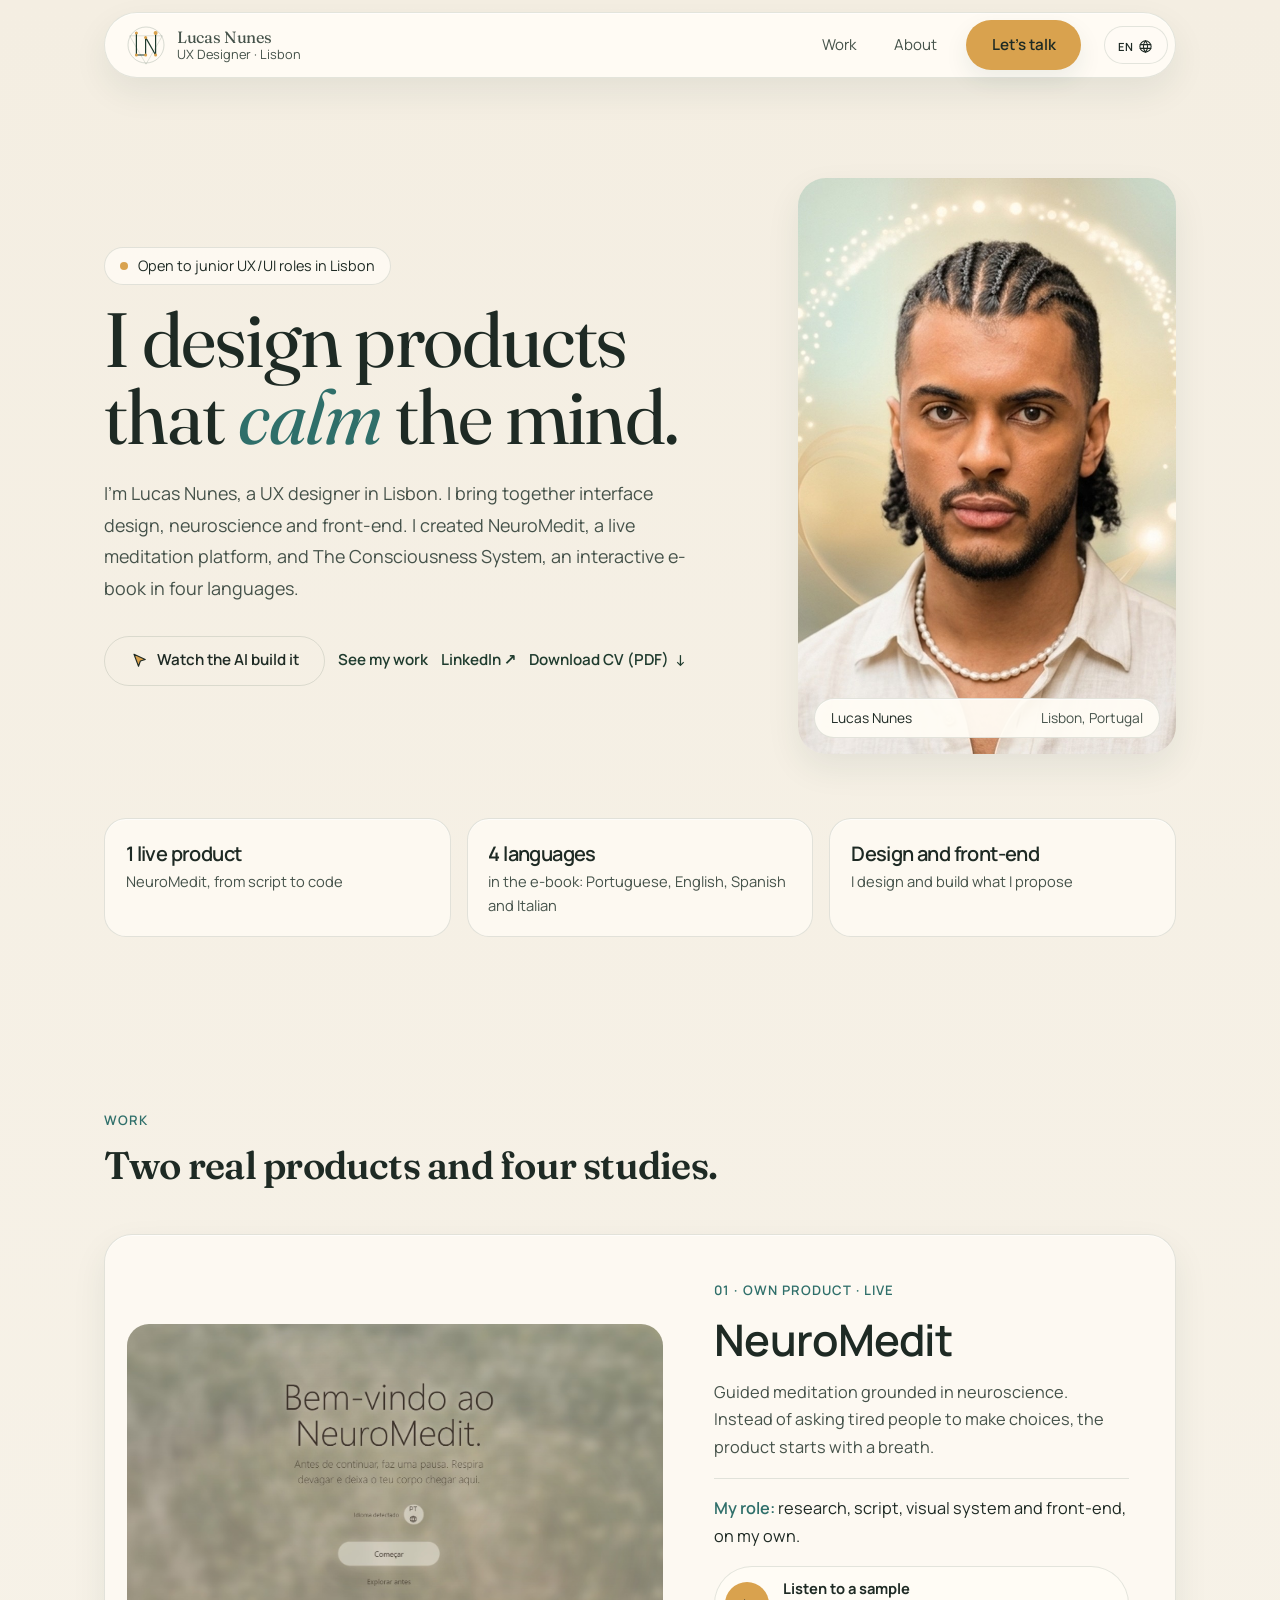
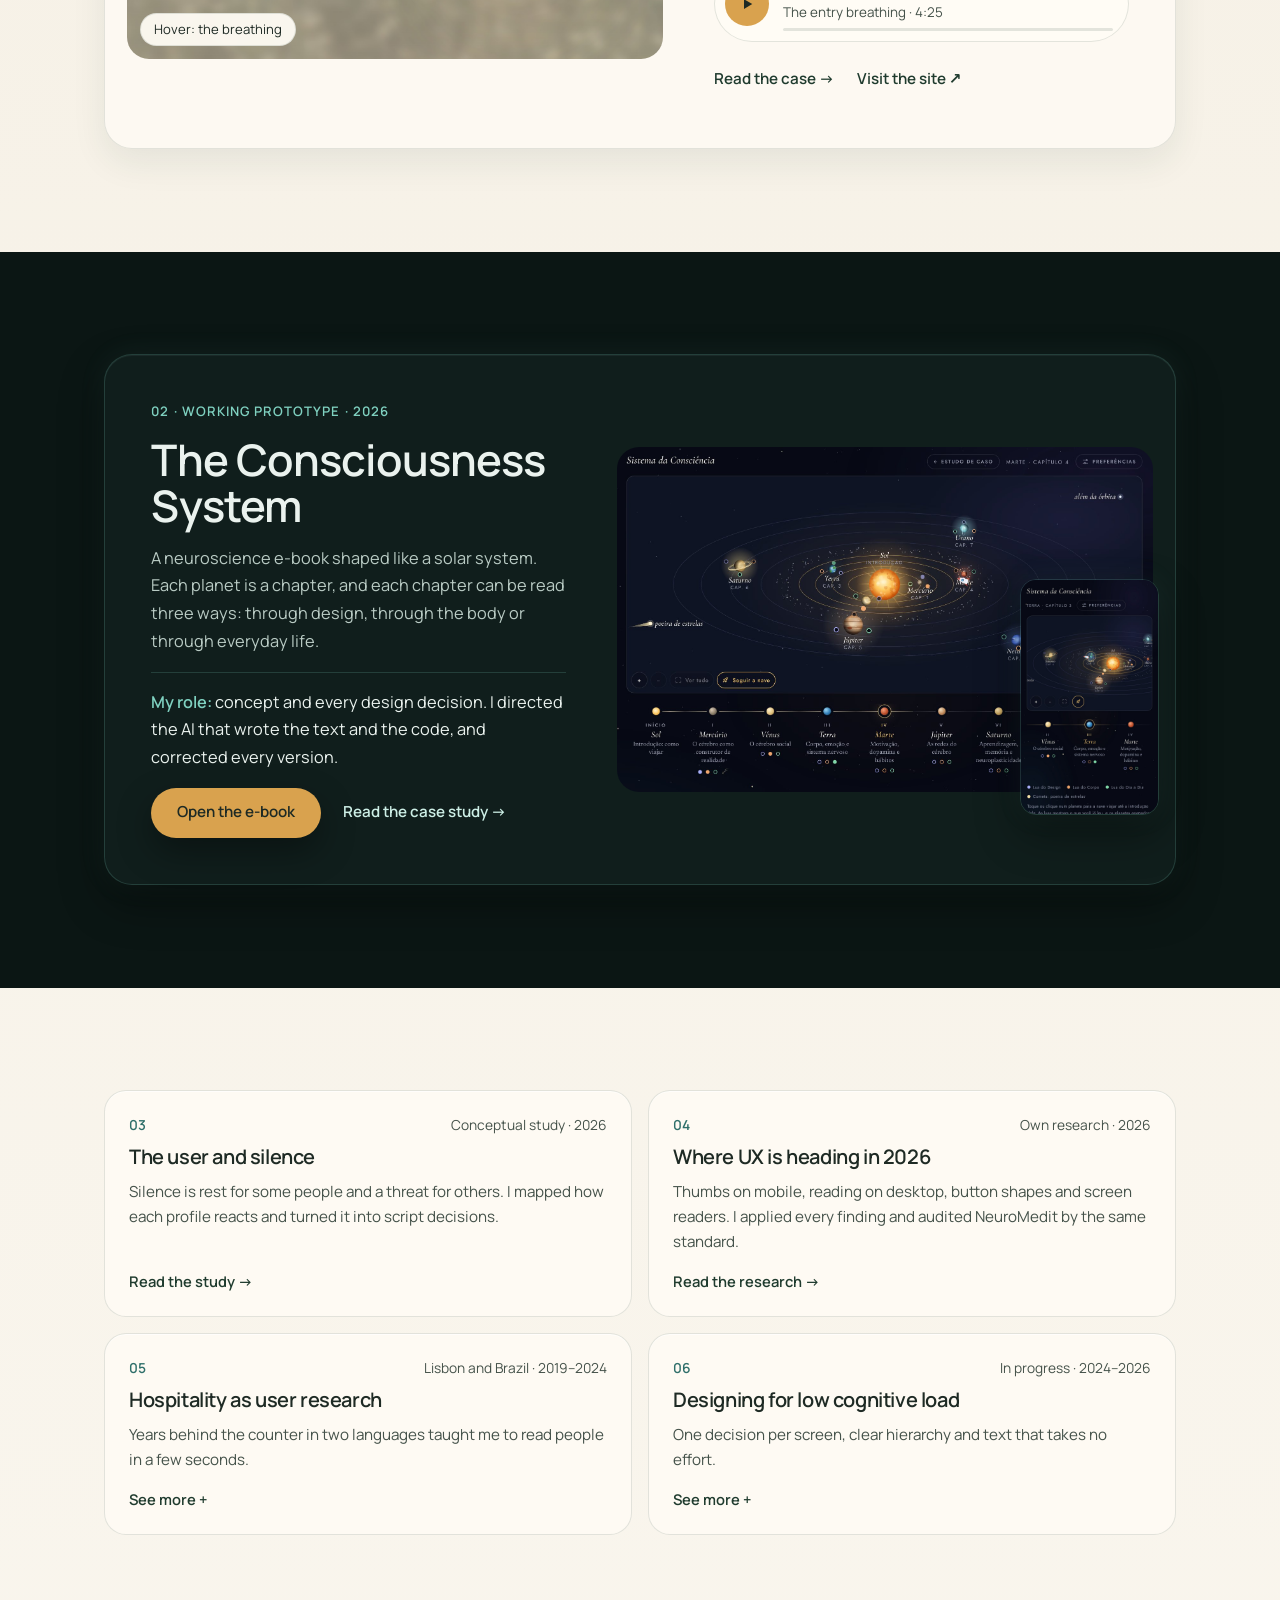
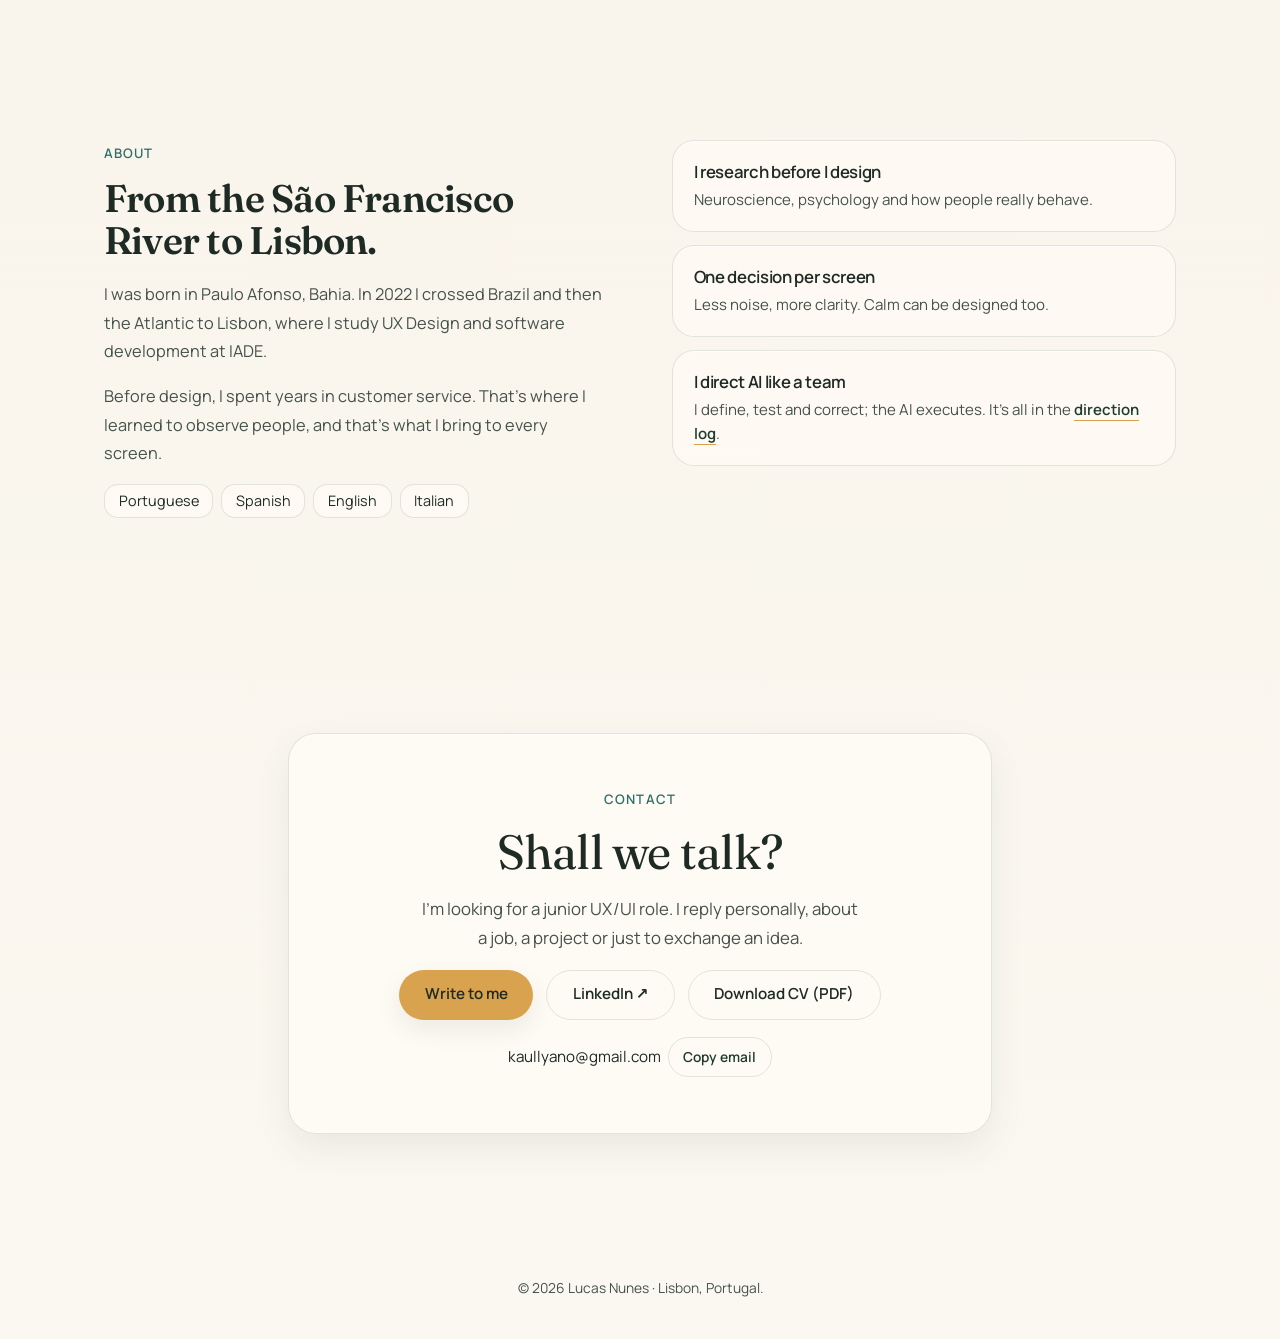
==== commit bf448410: "Currículo em PDF (PT e EN) e botão para baixar no site Co-Authored-By: Claude Opus 5.5 <noreply@anth" ====
--- a/index.html
+++ b/index.html
@@ -6,7 +6,7 @@
 <title data-i18n="idx_title">Lucas Nunes — Designer de UX em Lisboa</title>
 <meta name="description" content="Lucas Nunes, designer de UX júnior em Lisboa. Produtos calmos com base em neurociência: NeuroMedit e Sistema da Consciência.">
 <link rel="icon" href="favicon.svg" type="image/svg+xml">
-<link rel="stylesheet" href="lucasnunes-ds.css">
+<link rel="stylesheet" href="lucasnunes-ds.css?v=2026110514">
 <style>
 /* Página inicial (nov 2026). Só tokens do design system Lucas Nunes (lucasnunes-ds.css). */
 *{ margin:0; padding:0; box-sizing:border-box; }
@@ -334,6 +334,7 @@
           <button class="button secondary build-btn" type="button" id="buildBtn"><svg aria-hidden="true" viewBox="0 0 24 24" width="18" height="18"><path d="M4 3l15 7-6.5 2L10 19z"/></svg><span data-i18n="h2_build_btn">Ver a IA construir</span></button>
           <a class="link" href="#trabalho" data-i18n="h2_cta_work">Ver trabalho</a>
           <a class="link" href="https://www.linkedin.com/in/lucasnunespt/" target="_blank" rel="noopener">LinkedIn ↗</a>
+          <a class="link" href="assets/cv/Lucas-Nunes-CV-UX-UI-Designer.pdf" download data-i18n="h2_cv_href" data-i18n-attr="href"><span data-i18n="h2_cv">Baixar currículo (PDF)</span> ↓</a>
         </div>
       </div>
       <figure class="portrait rv" data-build="5" data-decision="d2">
@@ -476,6 +477,7 @@
       <div class="contact-actions">
         <a class="button primary" href="mailto:kaullyano@gmail.com" data-i18n="idx_contact_cta_email">Escrever para mim</a>
         <a class="button secondary" href="https://www.linkedin.com/in/lucasnunespt/" target="_blank" rel="noopener">LinkedIn ↗</a>
+        <a class="button secondary" href="assets/cv/Lucas-Nunes-CV-UX-UI-Designer.pdf" download data-i18n="h2_cv_href" data-i18n-attr="href"><span data-i18n="h2_cv">Baixar currículo (PDF)</span></a>
       </div>
       <div class="mail"><span id="mailText">kaullyano@gmail.com</span><button type="button" id="copyMail" data-i18n="h2_copy">Copiar e-mail</button></div>
     </div>
@@ -499,7 +501,7 @@
 
 <footer data-build="11"><div class="container"><p data-i18n="common_footer">© 2026 Lucas Nunes · Lisboa, Portugal.</p></div></footer>
 
-<script src="i18n-portfolio.js"></script>
+<script src="i18n-portfolio.js?v=2026110514"></script>
 <script>
 (function(){
   "use strict";
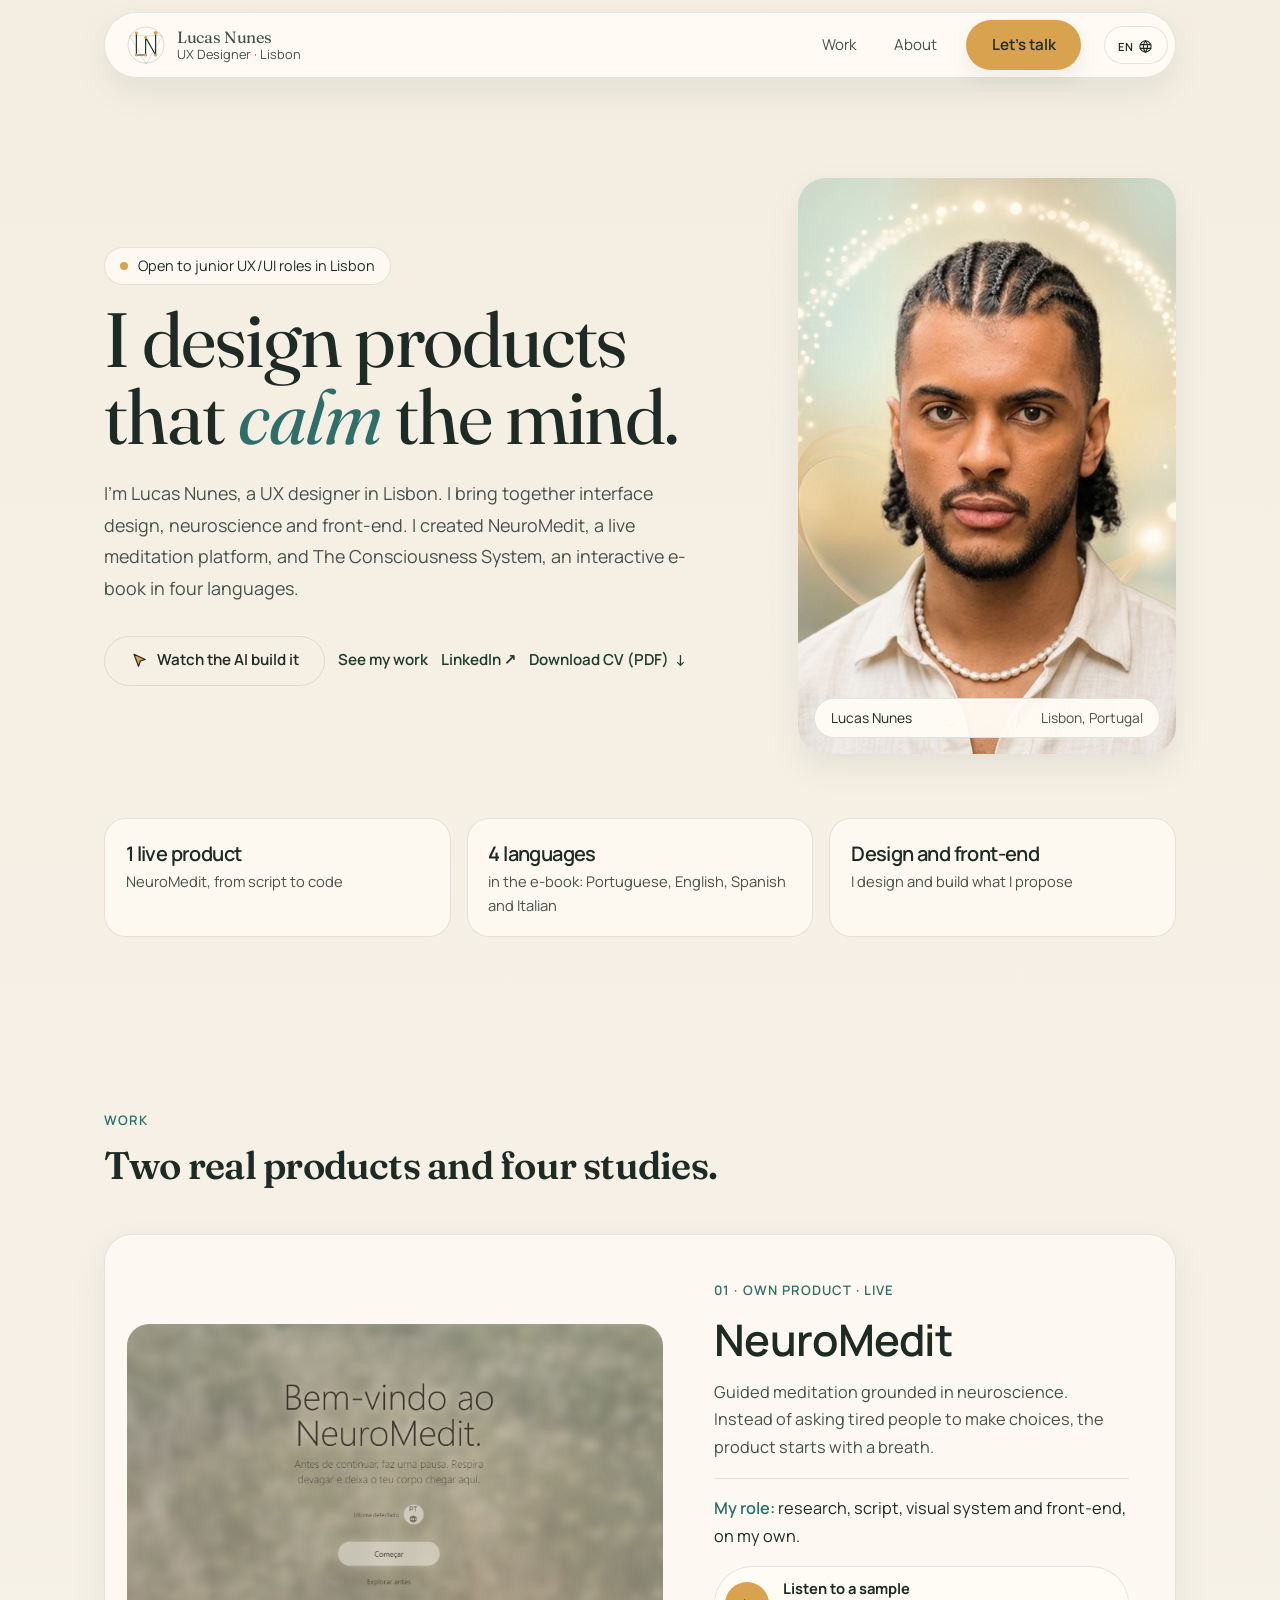
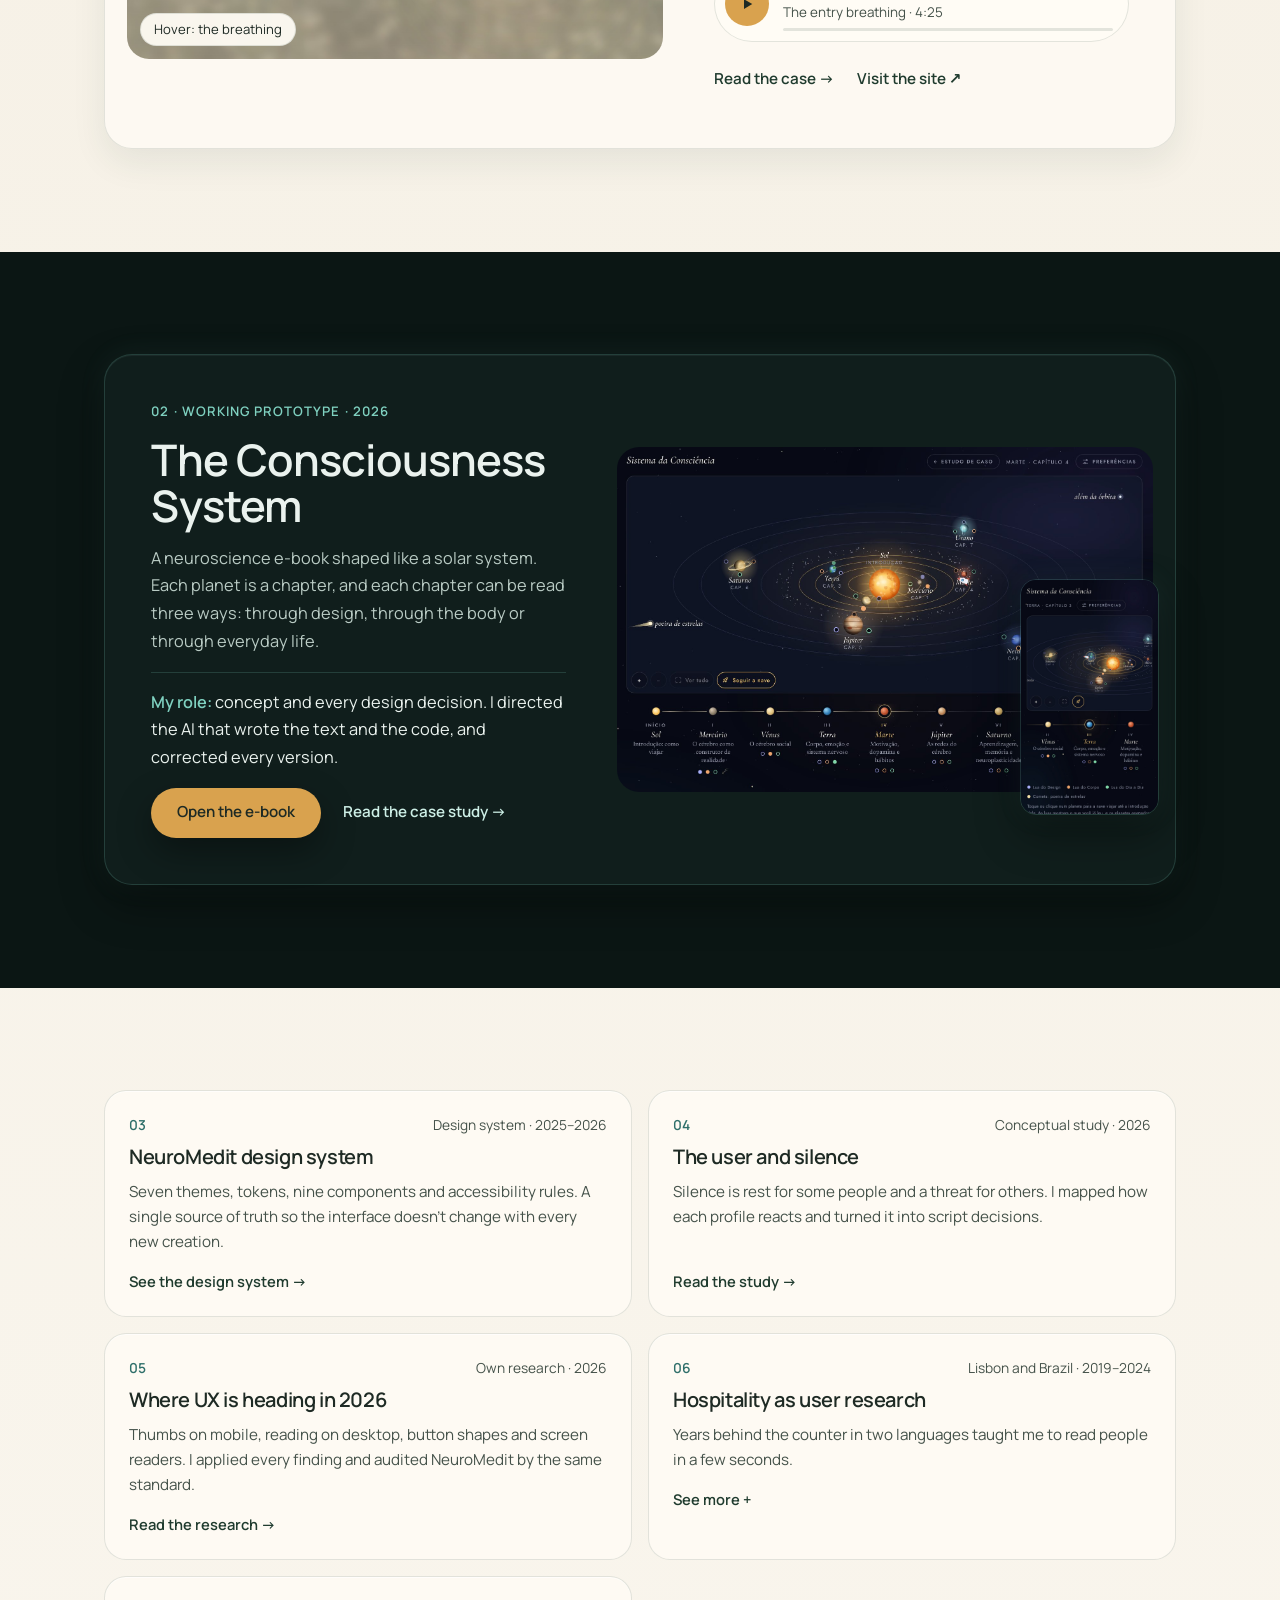
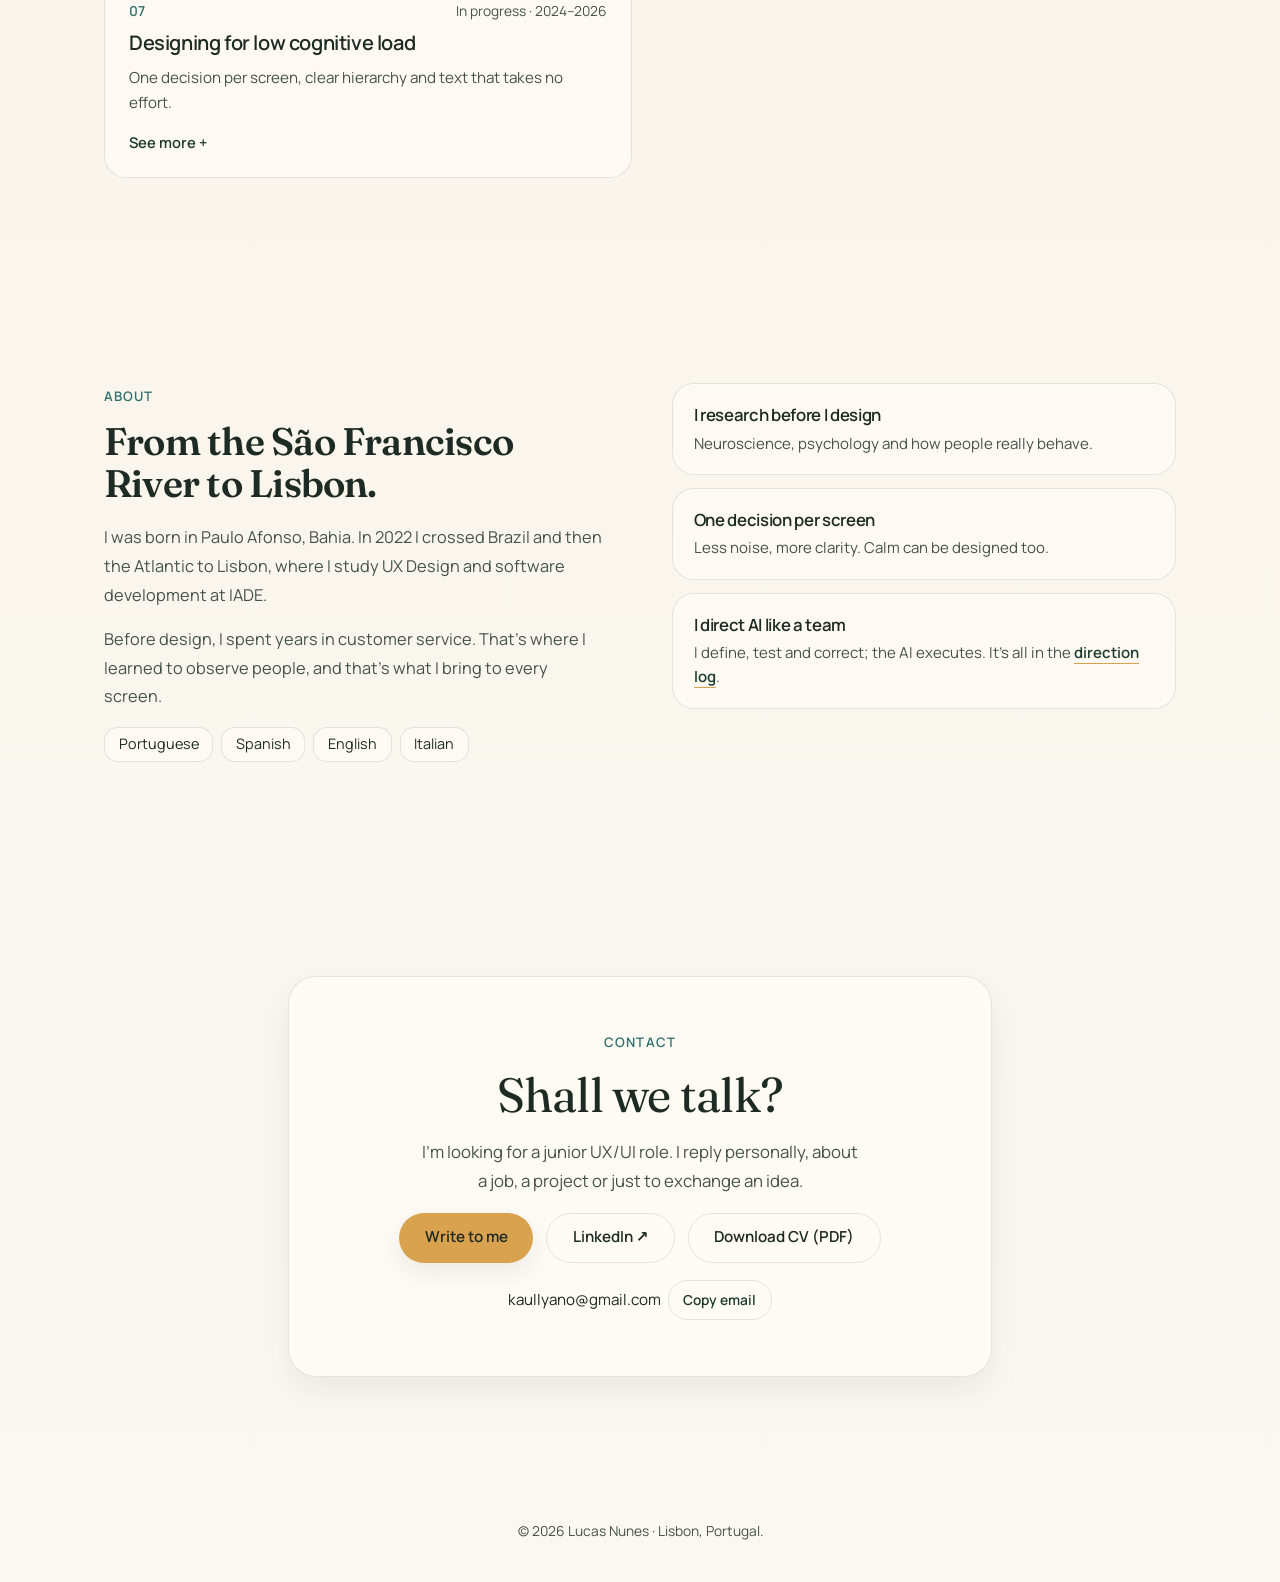
==== commit b0d3ae1e: "Página do design system do NeuroMedit, ligada da home e do estudo de caso Co-Authored-By: Claude Opu" ====
--- a/index.html
+++ b/index.html
@@ -6,7 +6,7 @@
 <title data-i18n="idx_title">Lucas Nunes — Designer de UX em Lisboa</title>
 <meta name="description" content="Lucas Nunes, designer de UX júnior em Lisboa. Produtos calmos com base em neurociência: NeuroMedit e Sistema da Consciência.">
 <link rel="icon" href="favicon.svg" type="image/svg+xml">
-<link rel="stylesheet" href="lucasnunes-ds.css?v=2026110514">
+<link rel="stylesheet" href="lucasnunes-ds.css?v=2026110516">
 <style>
 /* Página inicial (nov 2026). Só tokens do design system Lucas Nunes (lucasnunes-ds.css). */
 *{ margin:0; padding:0; box-sizing:border-box; }
@@ -409,21 +409,27 @@
 <section class="section" aria-label="Outros estudos" data-i18n="h2_studies_aria" data-i18n-attr="aria-label">
   <div class="container">
     <div class="studies" data-build="9" data-decision="d6">
+      <a class="study rv" id="case-design-system" href="design-system-neuromedit.html">
+        <div class="meta"><b>03</b><span data-i18n="h2_ds_tag">Design system · 2025–2026</span></div>
+        <h3 data-i18n="h2_ds_h">Design system do NeuroMedit</h3>
+        <p data-i18n="h2_ds_p">Sete temas, tokens, nove componentes e regras de acessibilidade. Uma fonte única de verdade para a interface não mudar a cada criação nova.</p>
+        <span class="go" data-i18n="h2_read_ds">Ver o design system →</span>
+      </a>
       <a class="study rv" id="case-silencio" href="case-study-silencio.html">
-        <div class="meta"><b>03</b><span data-i18n="idx_case5_tag">Estudo conceptual · 2026</span></div>
+        <div class="meta"><b>04</b><span data-i18n="idx_case5_tag">Estudo conceptual · 2026</span></div>
         <h3 data-i18n="idx_case5_title">O utilizador e o silêncio</h3>
         <p data-i18n="h2_s3_p">O silêncio é descanso para umas pessoas e ameaça para outras. Mapeei como cada perfil reage e traduzi isso em decisões de roteiro.</p>
         <span class="go" data-i18n="h2_read_study">Ler o estudo →</span>
       </a>
       <a class="study rv" id="case-tendencias" href="tendencias-ux-2026.html">
-        <div class="meta"><b>04</b><span data-i18n="h2_s4_tag">Pesquisa própria · 2026</span></div>
+        <div class="meta"><b>05</b><span data-i18n="h2_s4_tag">Pesquisa própria · 2026</span></div>
         <h3 data-i18n="h2_s4_h">Para onde a UX vai em 2026</h3>
         <p data-i18n="h2_s4_p">Polegar no mobile, leitura no desktop, forma dos botões e leitores de tela. Apliquei cada achado e auditei o NeuroMedit com a mesma régua.</p>
         <span class="go" data-i18n="h2_read_research">Ler a pesquisa →</span>
       </a>
       <details class="study rv" id="case-hospitalidade">
         <summary>
-          <div class="meta"><b>05</b><span data-i18n="h2_s5_tag">Lisboa e Brasil · 2019–2024</span></div>
+          <div class="meta"><b>06</b><span data-i18n="h2_s5_tag">Lisboa e Brasil · 2019–2024</span></div>
           <h3 data-i18n="idx_case2_title">Hospitalidade como pesquisa de usuário</h3>
           <p data-i18n="h2_s5_p">Anos de balcão em dois idiomas me ensinaram a ler pessoas em poucos segundos.</p>
           <span class="go" data-i18n="h2_more">Ver mais</span>
@@ -435,7 +441,7 @@
       </details>
       <details class="study rv" id="case-ux">
         <summary>
-          <div class="meta"><b>06</b><span data-i18n="idx_case3_tag">Em formação · 2024–2026</span></div>
+          <div class="meta"><b>07</b><span data-i18n="idx_case3_tag">Em formação · 2024–2026</span></div>
           <h3 data-i18n="idx_case3_title">Design com baixa carga cognitiva</h3>
           <p data-i18n="h2_s6_p">Uma decisão por tela, hierarquia clara e texto que não exige esforço.</p>
           <span class="go" data-i18n="h2_more">Ver mais</span>
@@ -501,7 +507,7 @@
 
 <footer data-build="11"><div class="container"><p data-i18n="common_footer">© 2026 Lucas Nunes · Lisboa, Portugal.</p></div></footer>
 
-<script src="i18n-portfolio.js?v=2026110514"></script>
+<script src="i18n-portfolio.js?v=2026110516"></script>
 <script>
 (function(){
   "use strict";
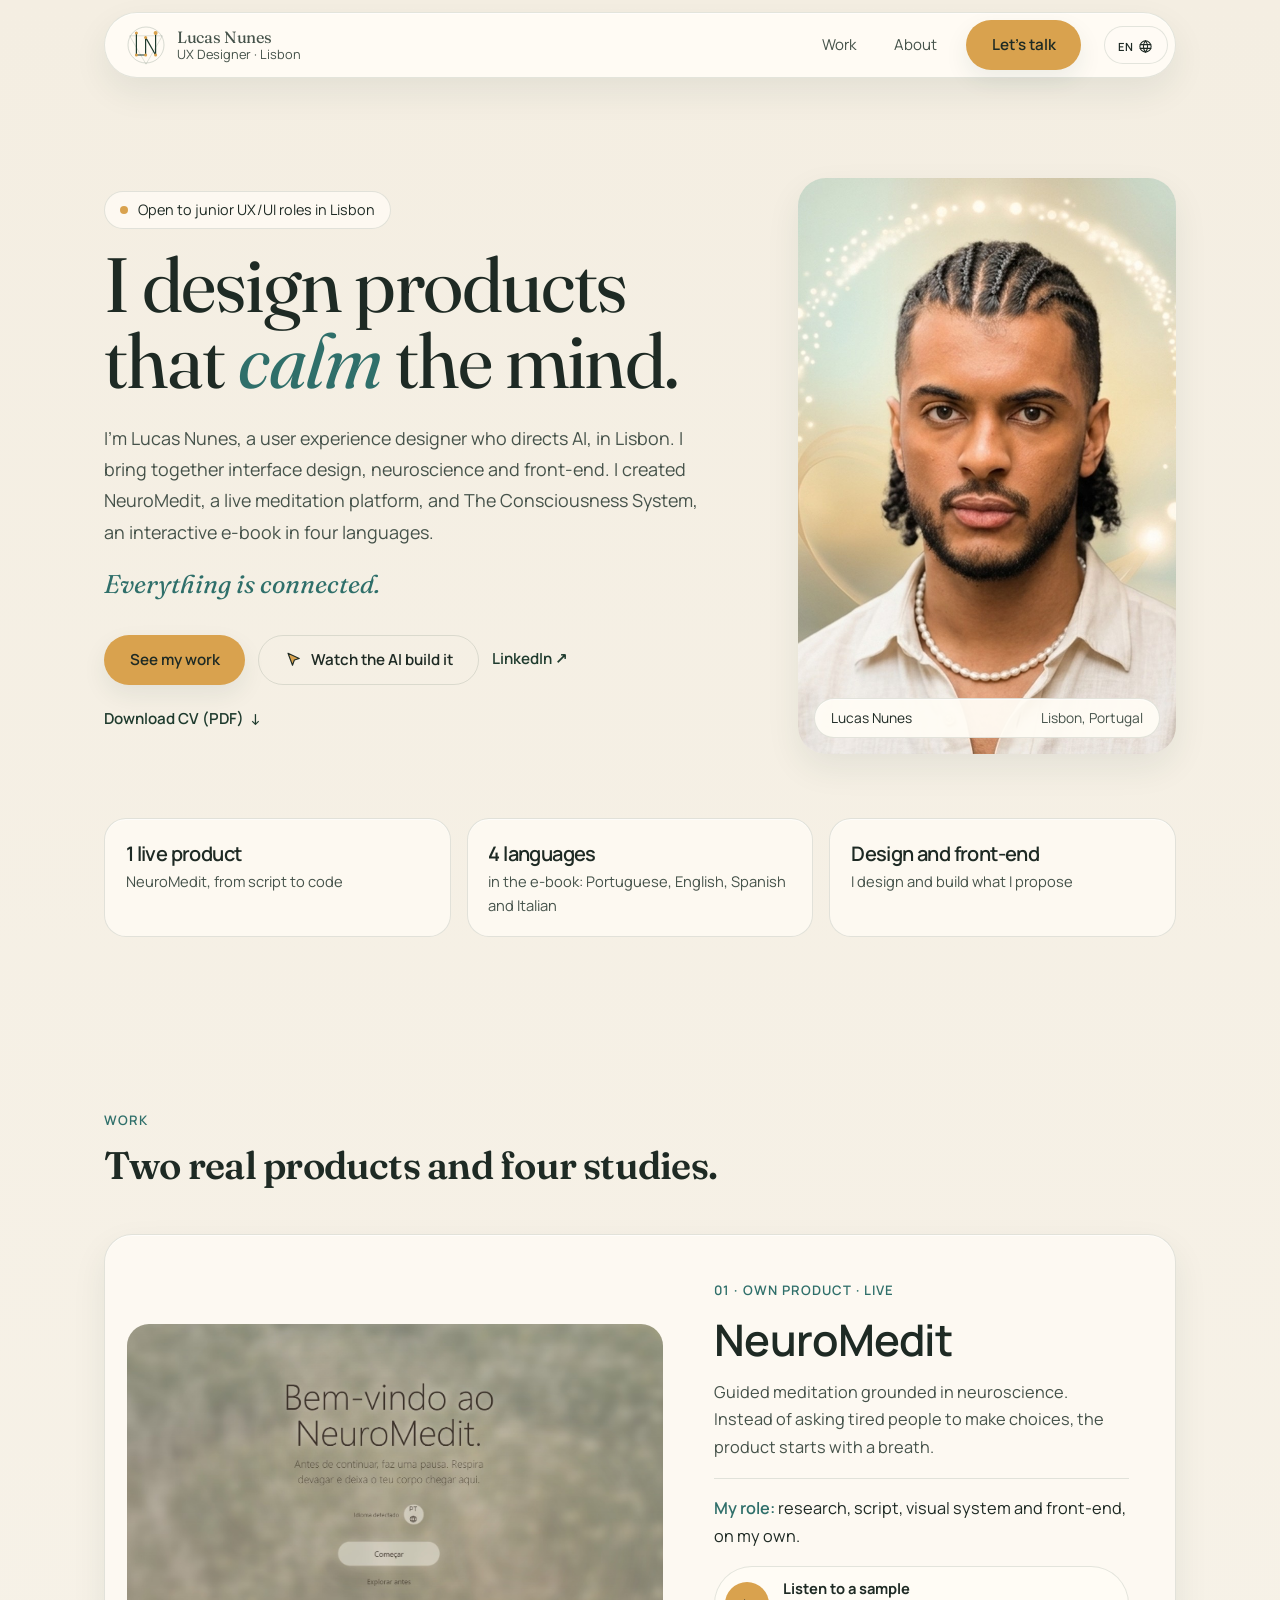
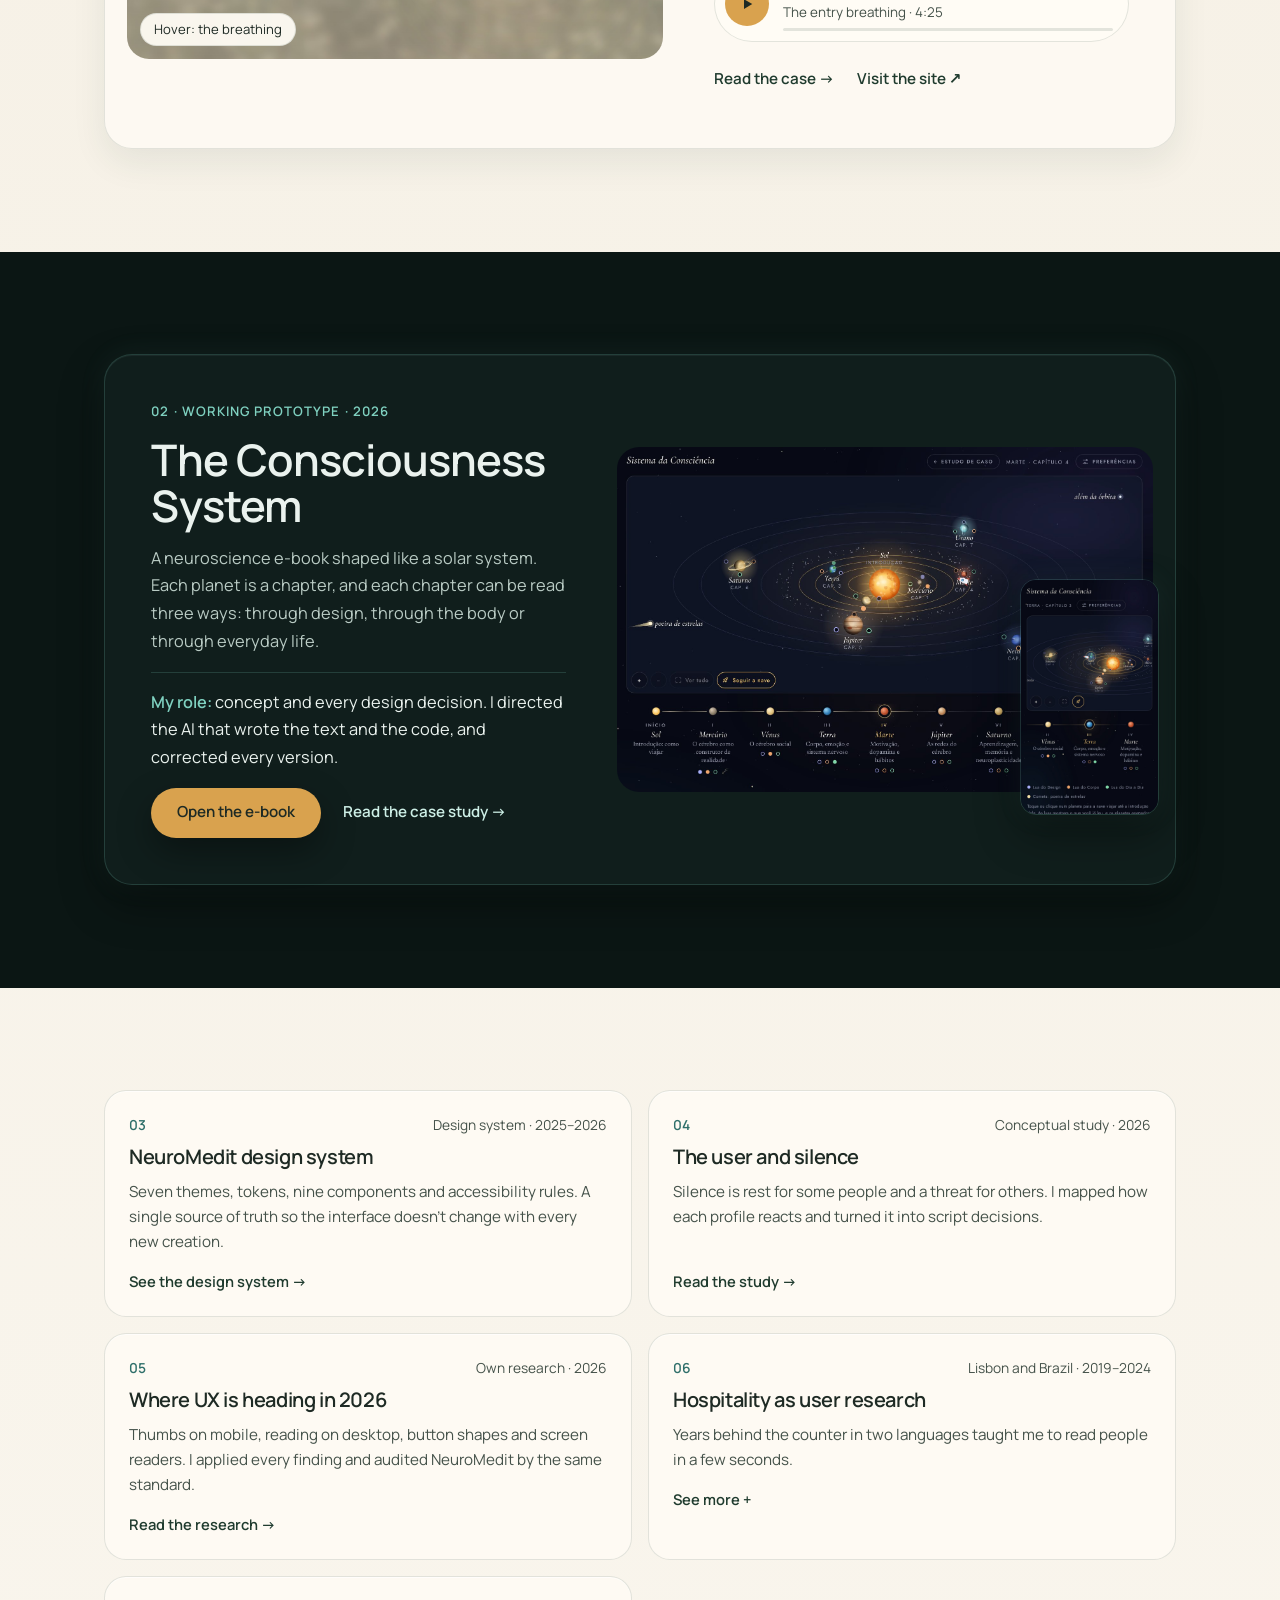
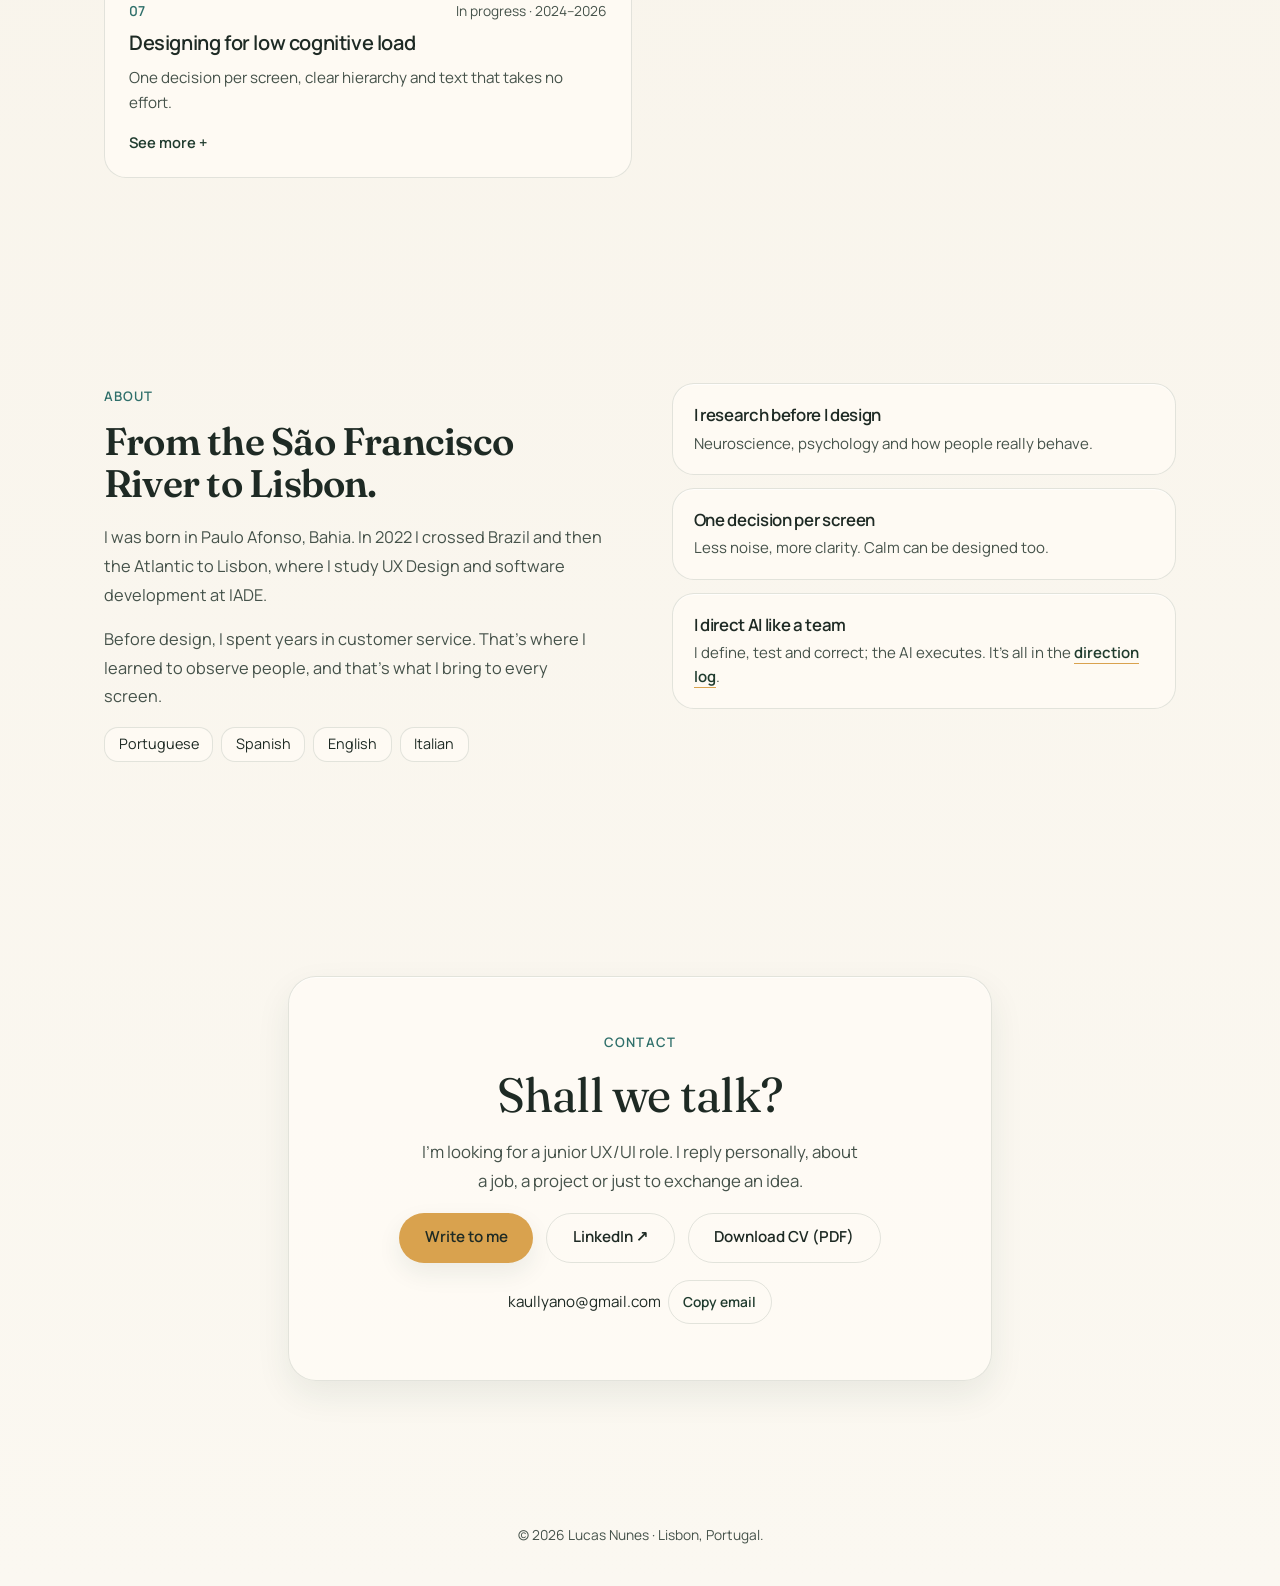
==== commit 955f301b: "Portfólio: posicionamento e 'Tudo está ligado' na home, uma ação principal dourada, pré-visualização" ====
--- a/index.html
+++ b/index.html
@@ -1,10 +1,18 @@
 <!DOCTYPE html>
-<html lang="pt">
+<html lang="pt-BR">
 <head>
 <meta charset="UTF-8">
 <meta name="viewport" content="width=device-width, initial-scale=1.0, viewport-fit=cover">
 <title data-i18n="idx_title">Lucas Nunes — Designer de UX em Lisboa</title>
 <meta name="description" content="Lucas Nunes, designer de UX júnior em Lisboa. Produtos calmos com base em neurociência: NeuroMedit e Sistema da Consciência.">
+<link rel="canonical" href="https://lucasnunespt.github.io/">
+<meta property="og:type" content="website">
+<meta property="og:url" content="https://lucasnunespt.github.io/">
+<meta property="og:title" content="Lucas Nunes — Designer de Experiência do Usuário que dirige IA">
+<meta property="og:description" content="Designer de UX em Lisboa. Produtos calmos com base em neurociência: NeuroMedit e Sistema da Consciência. Tudo está ligado.">
+<meta property="og:image" content="https://lucasnunespt.github.io/lucas-foto.jpg">
+<meta property="og:locale" content="pt_BR">
+<meta name="twitter:card" content="summary_large_image">
 <link rel="icon" href="favicon.svg" type="image/svg+xml">
 <link rel="stylesheet" href="lucasnunes-ds.css?v=2026110516">
 <style>
@@ -82,8 +90,9 @@
   .language-wrapper:hover{ max-height:260px; background:var(--surface-strong); box-shadow:var(--shadow-card); }
   .language-wrapper:hover .language-options{ opacity:1; }
 }
-.language-options button{ appearance:none; min-width:46px; height:30px; border:0; border-radius:var(--radius-pill); color:var(--text-soft); background:transparent; font:inherit; font-size:.72rem; letter-spacing:.08em; cursor:pointer; }
-.language-options button:hover, .language-options button:focus-visible{ color:var(--text); background:var(--bg-soft); outline:none; }
+.language-options button{ appearance:none; min-width:46px; height:44px; border:0; border-radius:var(--radius-pill); color:var(--text-soft); background:transparent; font:inherit; font-size:.72rem; letter-spacing:.08em; cursor:pointer; }
+.language-options button:hover, .language-options button:focus-visible{ color:var(--text); background:var(--bg-soft); }
+.language-options button:focus-visible{ outline:2px solid var(--accent-dark); outline-offset:-2px; }
 .language-options button.is-active{ color:var(--button-text); background:var(--accent); }
 @media (max-width:760px){ .nav{ padding:.5rem .5rem .5rem 1.1rem; } }
 
@@ -156,6 +165,7 @@
 .hero-grid{ display:grid; grid-template-columns:1.25fr .75fr; gap:clamp(2rem,5vw,4.5rem); align-items:center; }
 .hero h1{ font-size:clamp(2.6rem,6vw,4.8rem); line-height:1; margin:1.1rem 0 1.4rem; }
 .hero .lead{ font-size:1.12rem; line-height:1.75; max-width:54ch; }
+.hero .ligado{ margin-top:1.2rem; font-family:var(--font-serif); font-style:italic; font-size:1.6rem; line-height:1.4; color:var(--accent-dark); }
 .hero-actions{ display:flex; flex-wrap:wrap; gap:.8rem; margin-top:2rem; align-items:center; }
 .status{
   display:inline-flex; align-items:center; gap:.6rem; font-size:.9rem; color:var(--text);
@@ -236,7 +246,7 @@
 .duo{ position:relative; }
 .duo .shot{ aspect-ratio:16/10.3; }
 .duo .phone{
-  position:absolute; right:-.4rem; bottom:-1.4rem; width:26%; border-radius:var(--radius-sm);
+  position:absolute; right:-.4rem; bottom:-1.4rem; width:26%; height:auto; border-radius:var(--radius-sm);
   border:1px solid var(--line); box-shadow:var(--shadow-card);
 }
 @media (max-width:860px){
@@ -291,7 +301,7 @@
 .contact p{ font-size:1.05rem; line-height:1.7; max-width:44ch; }
 .contact-actions{ display:flex; flex-wrap:wrap; gap:.8rem; justify-content:center; }
 .mail{ display:inline-flex; align-items:center; gap:.4rem; font-size:.95rem; color:var(--text); flex-wrap:wrap; justify-content:center; }
-.mail button{ font-size:.86rem; font-weight:600; color:var(--link-text); padding:0 .9rem; min-height:40px; border-radius:var(--radius-pill); border:1px solid var(--line); transition:border-color var(--duration-quick) var(--easing-calm); }
+.mail button{ font-size:.86rem; font-weight:600; color:var(--link-text); padding:0 .9rem; min-height:44px; border-radius:var(--radius-pill); border:1px solid var(--line); transition:border-color var(--duration-quick) var(--easing-calm); }
 .mail button:hover{ border-color:var(--accent); }
 footer{ padding:2rem 0 2.5rem; text-align:center; }
 footer p{ font-size:.86rem; }
@@ -329,10 +339,11 @@
       <div>
         <span class="status rv" data-build="2"><i aria-hidden="true"></i><span data-i18n="h2_status">Aberto a vagas de UX/UI júnior em Lisboa</span></span>
         <h1 class="rv" data-build="2" data-decision="d1" data-i18n="h2_h1" data-i18n-html>Desenho produtos que <em>acalmam</em> a mente.</h1>
-        <p class="lead rv" data-build="3" data-decision="dlead" data-i18n="h2_lead">Sou o Lucas Nunes, designer de UX em Lisboa. Junto design de interface, neurociência e front-end. Criei o NeuroMedit, uma plataforma de meditação que está no ar, e o Sistema da Consciência, um e-book interativo em quatro línguas.</p>
+        <p class="lead rv" data-build="3" data-decision="dlead" data-i18n="h2_lead">Sou o Lucas Nunes, designer de experiência do usuário que dirige IA, em Lisboa. Junto design de interface, neurociência e front-end. Criei o NeuroMedit, uma plataforma de meditação que está no ar, e o Sistema da Consciência, um e-book interativo em quatro línguas.</p>
+        <p class="ligado rv" data-build="3" data-i18n="idx_ligado">Tudo está ligado.</p>
         <div class="hero-actions rv" data-build="4" data-decision="dact">
+          <a class="button primary" href="#trabalho" data-i18n="h2_cta_work">Ver trabalho</a>
           <button class="button secondary build-btn" type="button" id="buildBtn"><svg aria-hidden="true" viewBox="0 0 24 24" width="18" height="18"><path d="M4 3l15 7-6.5 2L10 19z"/></svg><span data-i18n="h2_build_btn">Ver a IA construir</span></button>
-          <a class="link" href="#trabalho" data-i18n="h2_cta_work">Ver trabalho</a>
           <a class="link" href="https://www.linkedin.com/in/lucasnunespt/" target="_blank" rel="noopener">LinkedIn ↗</a>
           <a class="link" href="assets/cv/Lucas-Nunes-CV-UX-UI-Designer.pdf" download data-i18n="h2_cv_href" data-i18n-attr="href"><span data-i18n="h2_cv">Baixar currículo (PDF)</span> ↓</a>
         </div>
@@ -358,9 +369,9 @@
     </div>
 
     <article class="feature rv" id="case-neuromedit" data-build="7" data-decision="d4">
-      <div class="shot" tabindex="0" aria-label="Duas telas do NeuroMedit: a entrada e a respiração" data-i18n="h2_shot_aria" data-i18n-attr="aria-label">
-        <img src="assets/entry.jpg" alt="Tela de entrada do NeuroMedit: Bem-vindo ao NeuroMedit, faz uma pausa, com um botão Começar." data-i18n="h2_alt_entry" data-i18n-attr="alt" loading="lazy">
-        <img src="assets/airlock.jpg" alt="A respiração de entrada: um orbe que respira ao centro e o botão Sair no canto." data-i18n="h2_alt_airlock" data-i18n-attr="alt" loading="lazy">
+      <div class="shot" role="group" tabindex="0" aria-label="Duas telas do NeuroMedit: a entrada e a respiração" data-i18n="h2_shot_aria" data-i18n-attr="aria-label">
+        <img src="assets/entry.jpg" width="1600" height="851" alt="Tela de entrada do NeuroMedit: Bem-vindo ao NeuroMedit, faz uma pausa, com um botão Começar." data-i18n="h2_alt_entry" data-i18n-attr="alt" loading="lazy">
+        <img src="assets/airlock.jpg" width="1600" height="1020" alt="A respiração de entrada: um orbe que respira ao centro e o botão Sair no canto." data-i18n="h2_alt_airlock" data-i18n-attr="alt" loading="lazy">
         <span class="shot-hint" aria-hidden="true"><span class="h-mouse" data-i18n="h2_hint_mouse">Passe o cursor: a respiração</span><span class="h-touch" data-i18n="h2_hint_touch">Toque: a respiração</span></span>
       </div>
       <div class="feature-copy">
@@ -399,8 +410,8 @@
         </div>
       </div>
       <div class="duo">
-        <div class="shot"><img src="assets/sistema-da-consciencia/mapa.jpg" alt="O mapa do e-book: oito planetas em órbita à volta do Sol, com a linha do tempo dos capítulos em baixo." data-i18n="h2_alt_map" data-i18n-attr="alt" loading="lazy"></div>
-        <img class="phone" src="assets/sistema-da-consciencia/celular-mapa.jpg" alt="O mesmo mapa no celular." data-i18n="h2_alt_phone" data-i18n-attr="alt" loading="lazy">
+        <div class="shot"><img src="assets/sistema-da-consciencia/mapa.jpg" width="1692" height="1083" alt="O mapa do e-book: oito planetas em órbita à volta do Sol, com a linha do tempo dos capítulos em baixo." data-i18n="h2_alt_map" data-i18n-attr="alt" loading="lazy"></div>
+        <img class="phone" src="assets/sistema-da-consciencia/celular-mapa.jpg" width="780" height="1328" alt="O mesmo mapa no celular." data-i18n="h2_alt_phone" data-i18n-attr="alt" loading="lazy">
       </div>
     </article>
   </div>
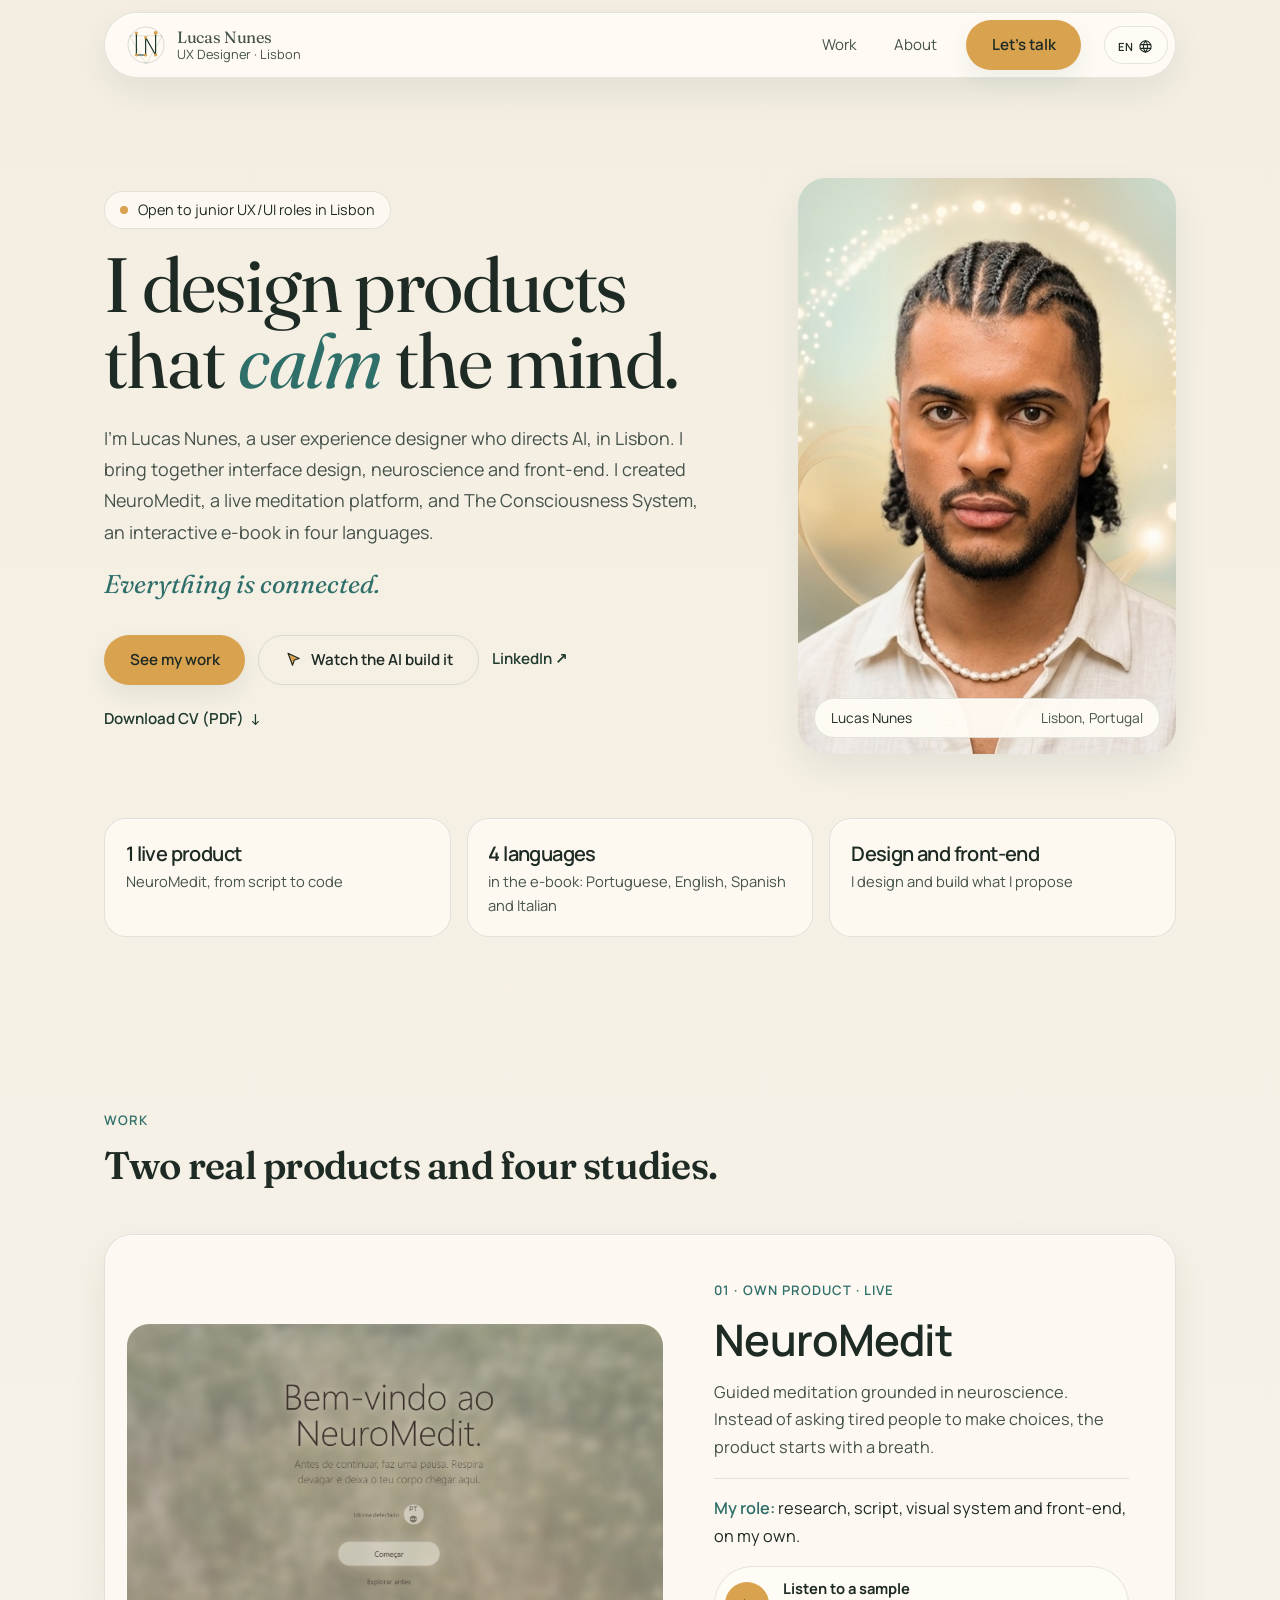
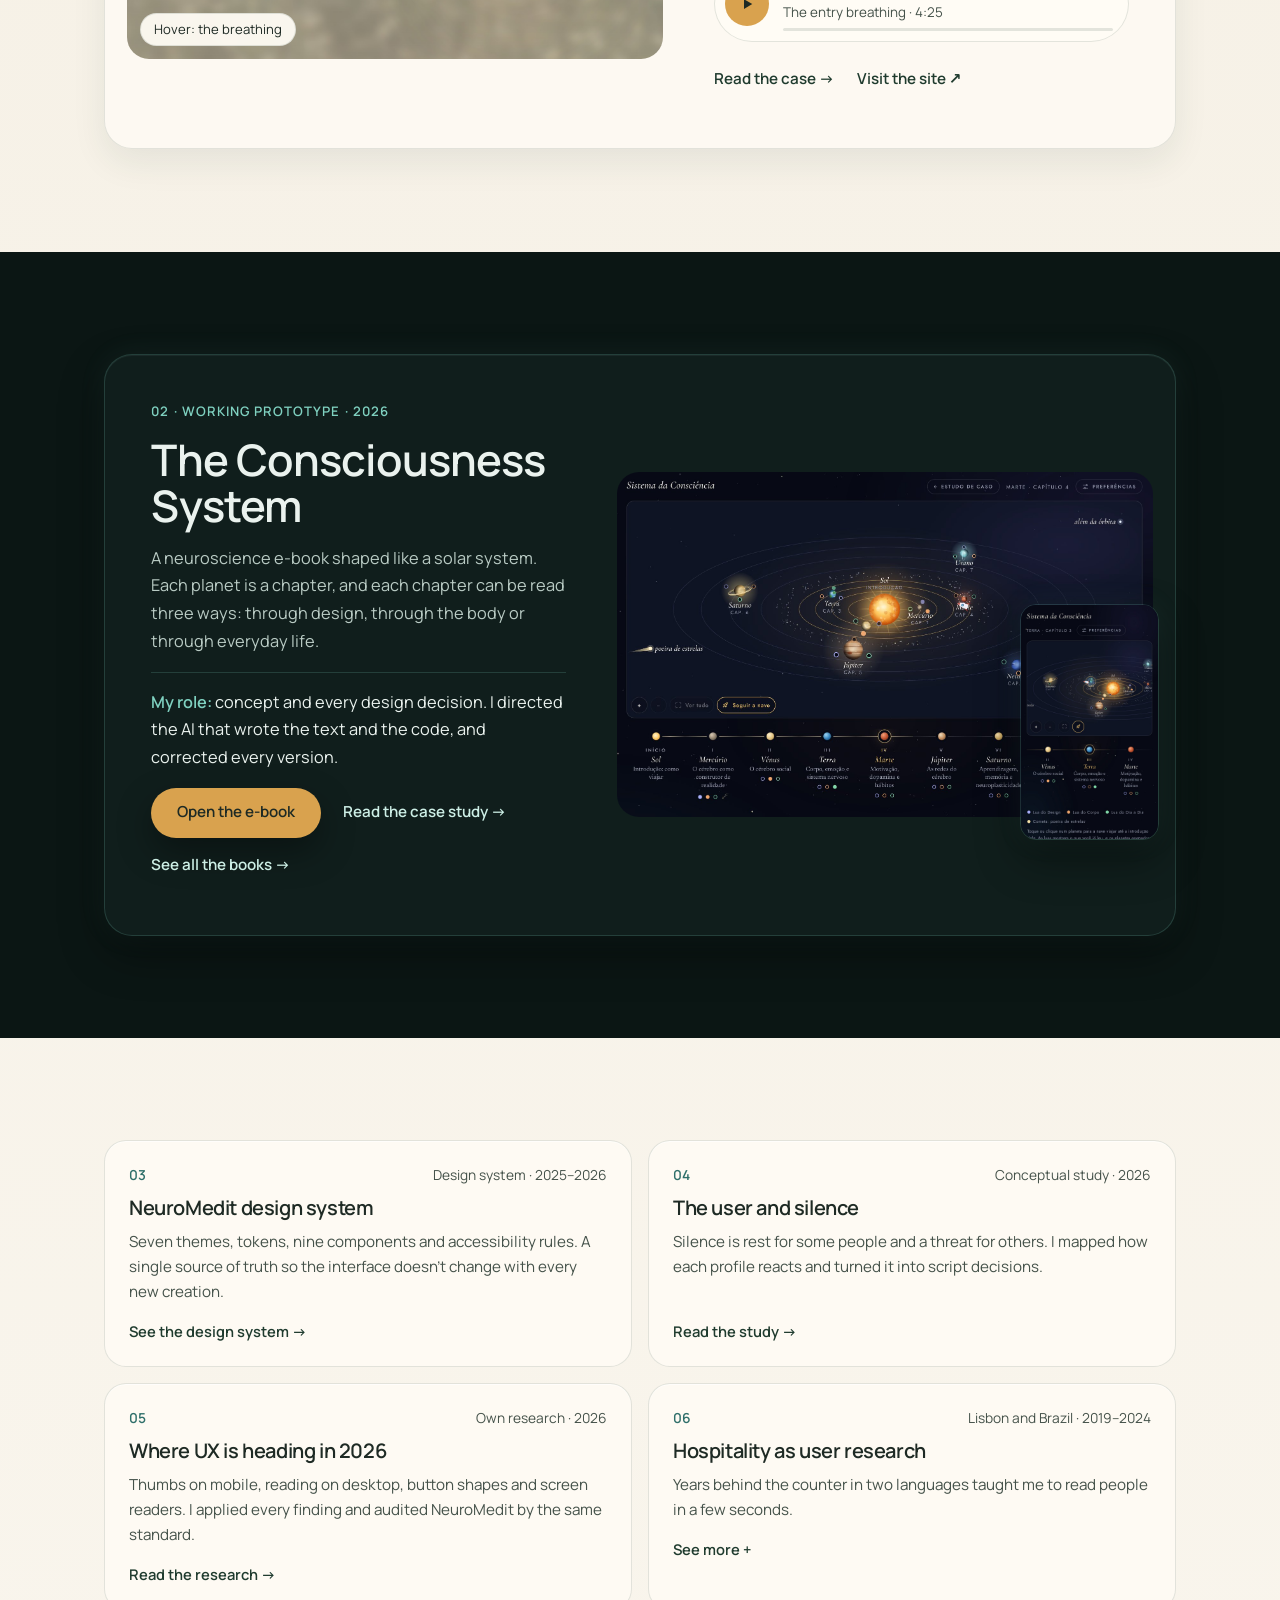
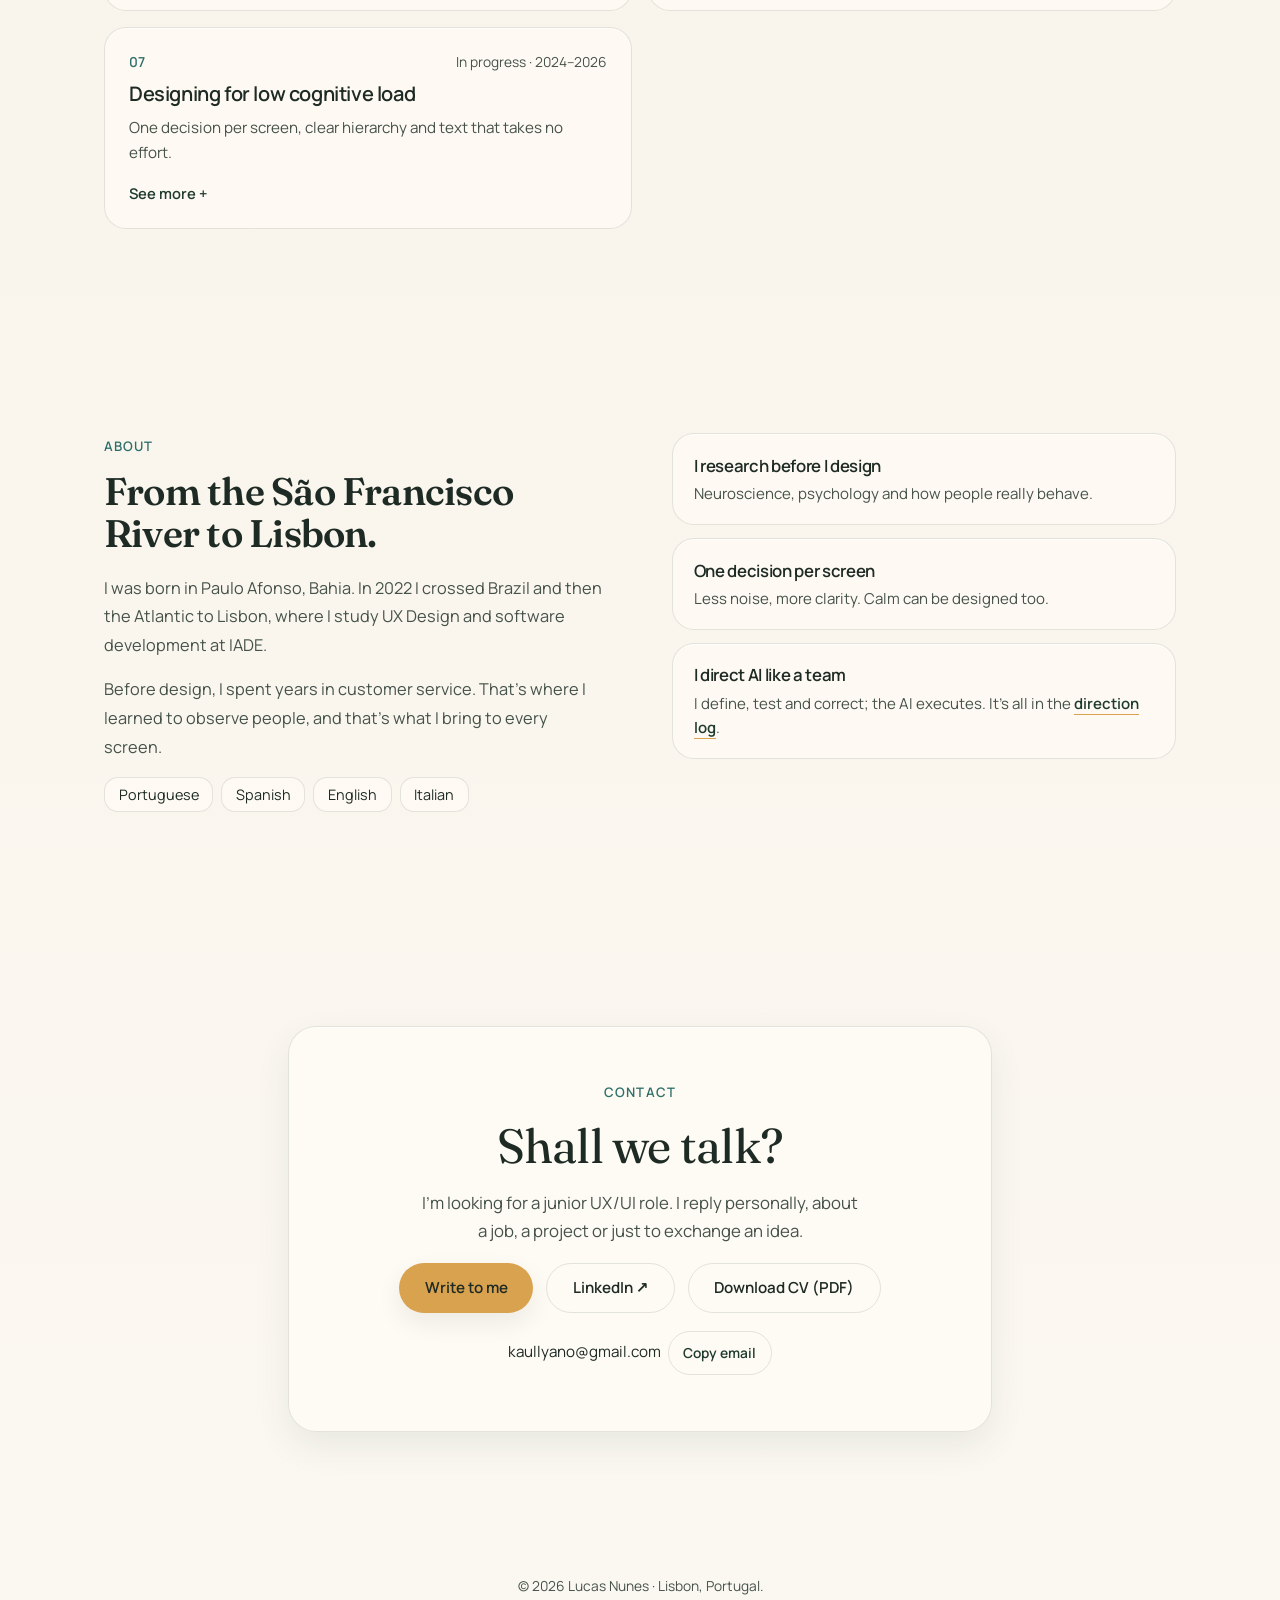
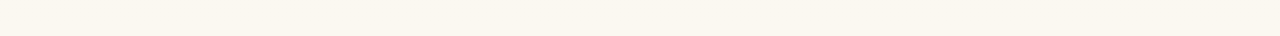
==== commit c4394f71: "Biblioteca: página com os livros disponíveis e os próximos - biblioteca/: constelação dos livros (fa" ====
--- a/index.html
+++ b/index.html
@@ -407,6 +407,7 @@
         <div class="feature-links">
           <a class="button primary" href="sistema-da-consciencia/" data-i18n="cs3_open">Abrir o e-book</a>
           <a class="link" href="case-study-sistema-da-consciencia.html" data-i18n="idx_c6_cta2">Ler o estudo de caso →</a>
+          <a class="link" href="biblioteca/" data-i18n="idx_bib_link">Ver todos os livros →</a>
         </div>
       </div>
       <div class="duo">
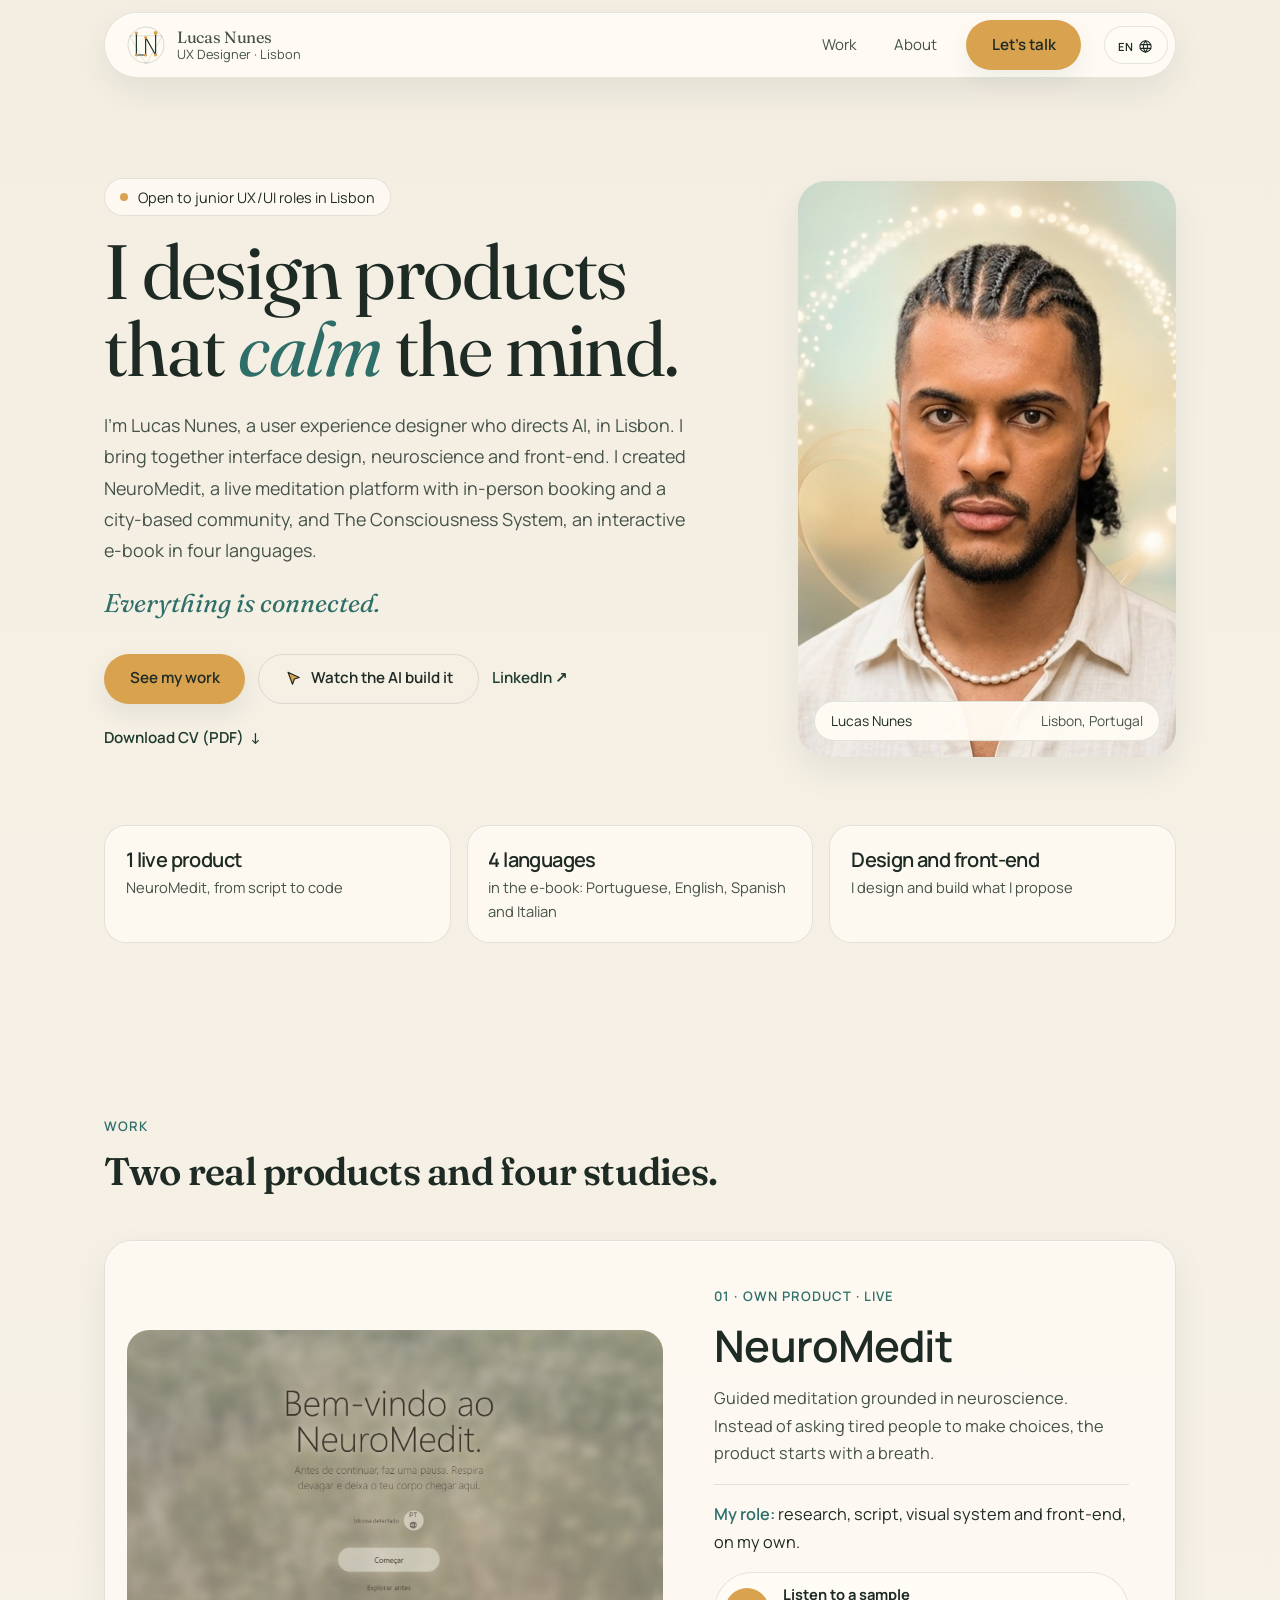
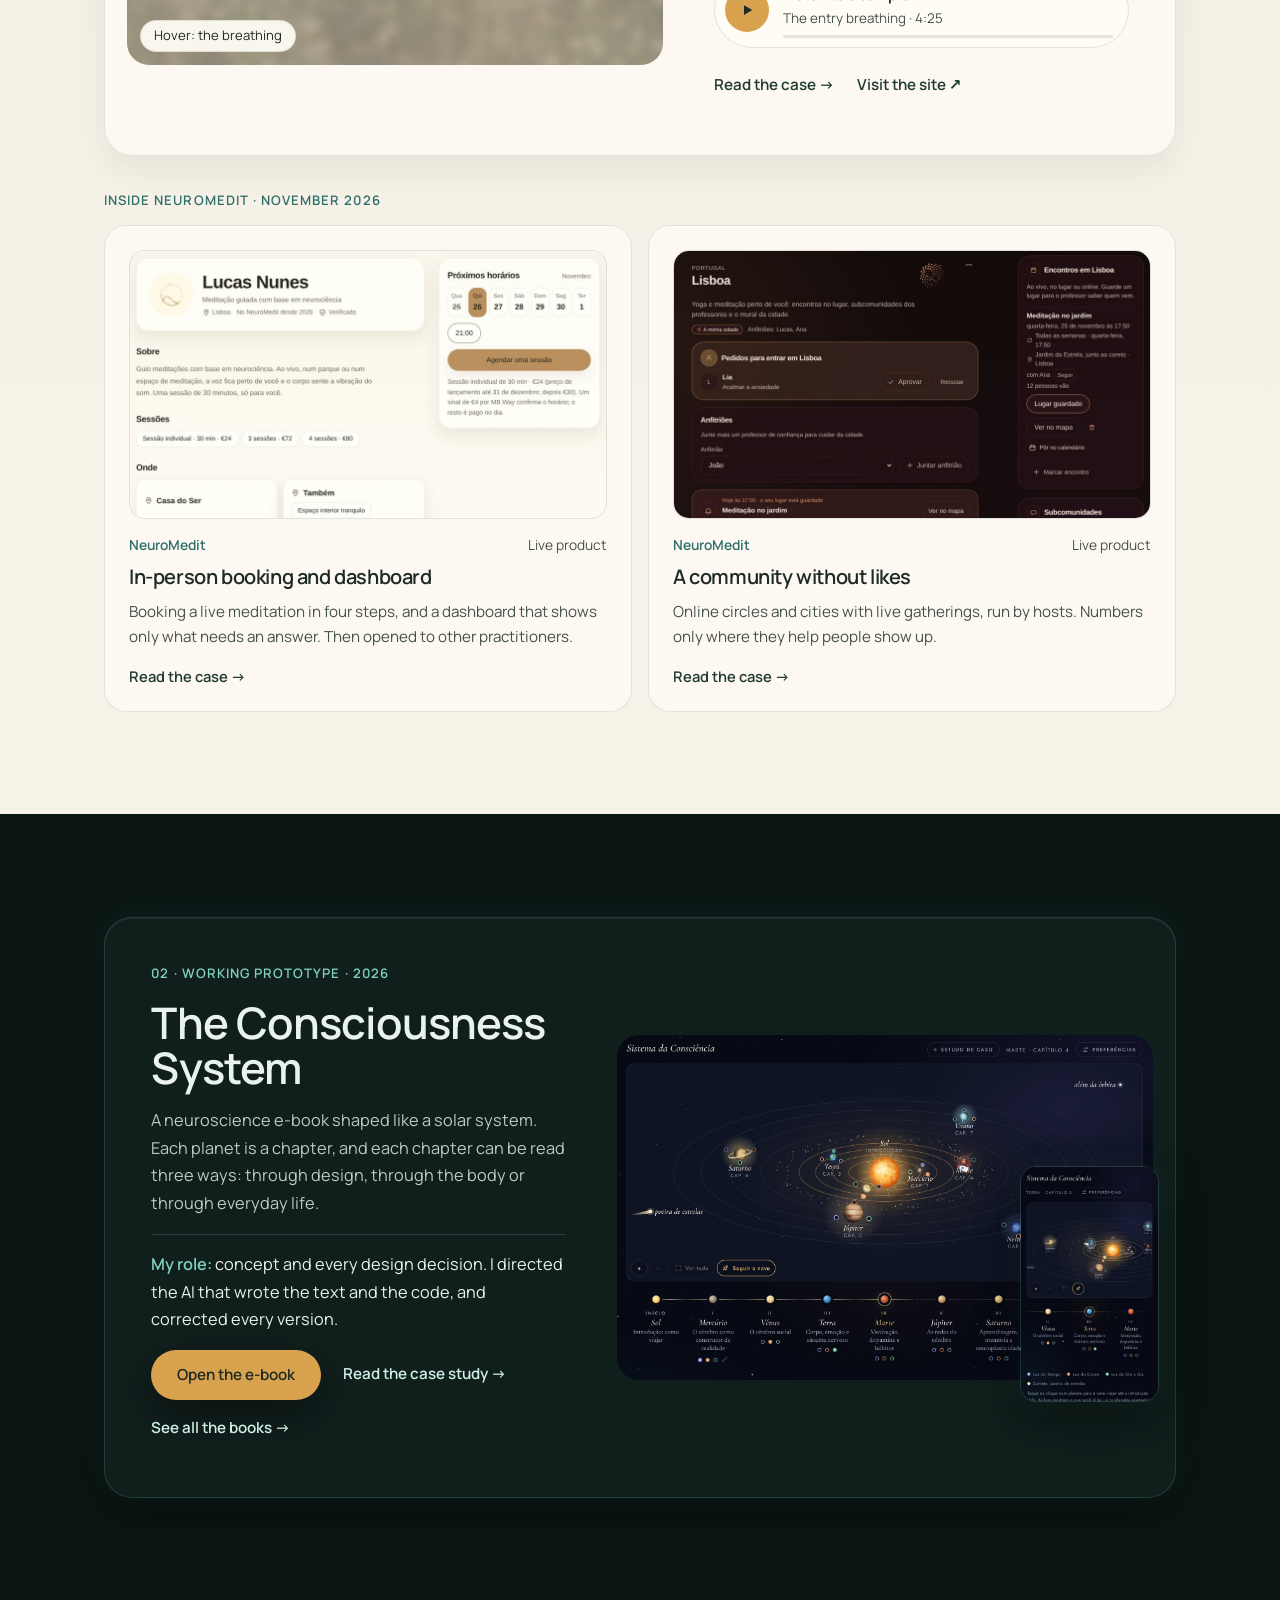
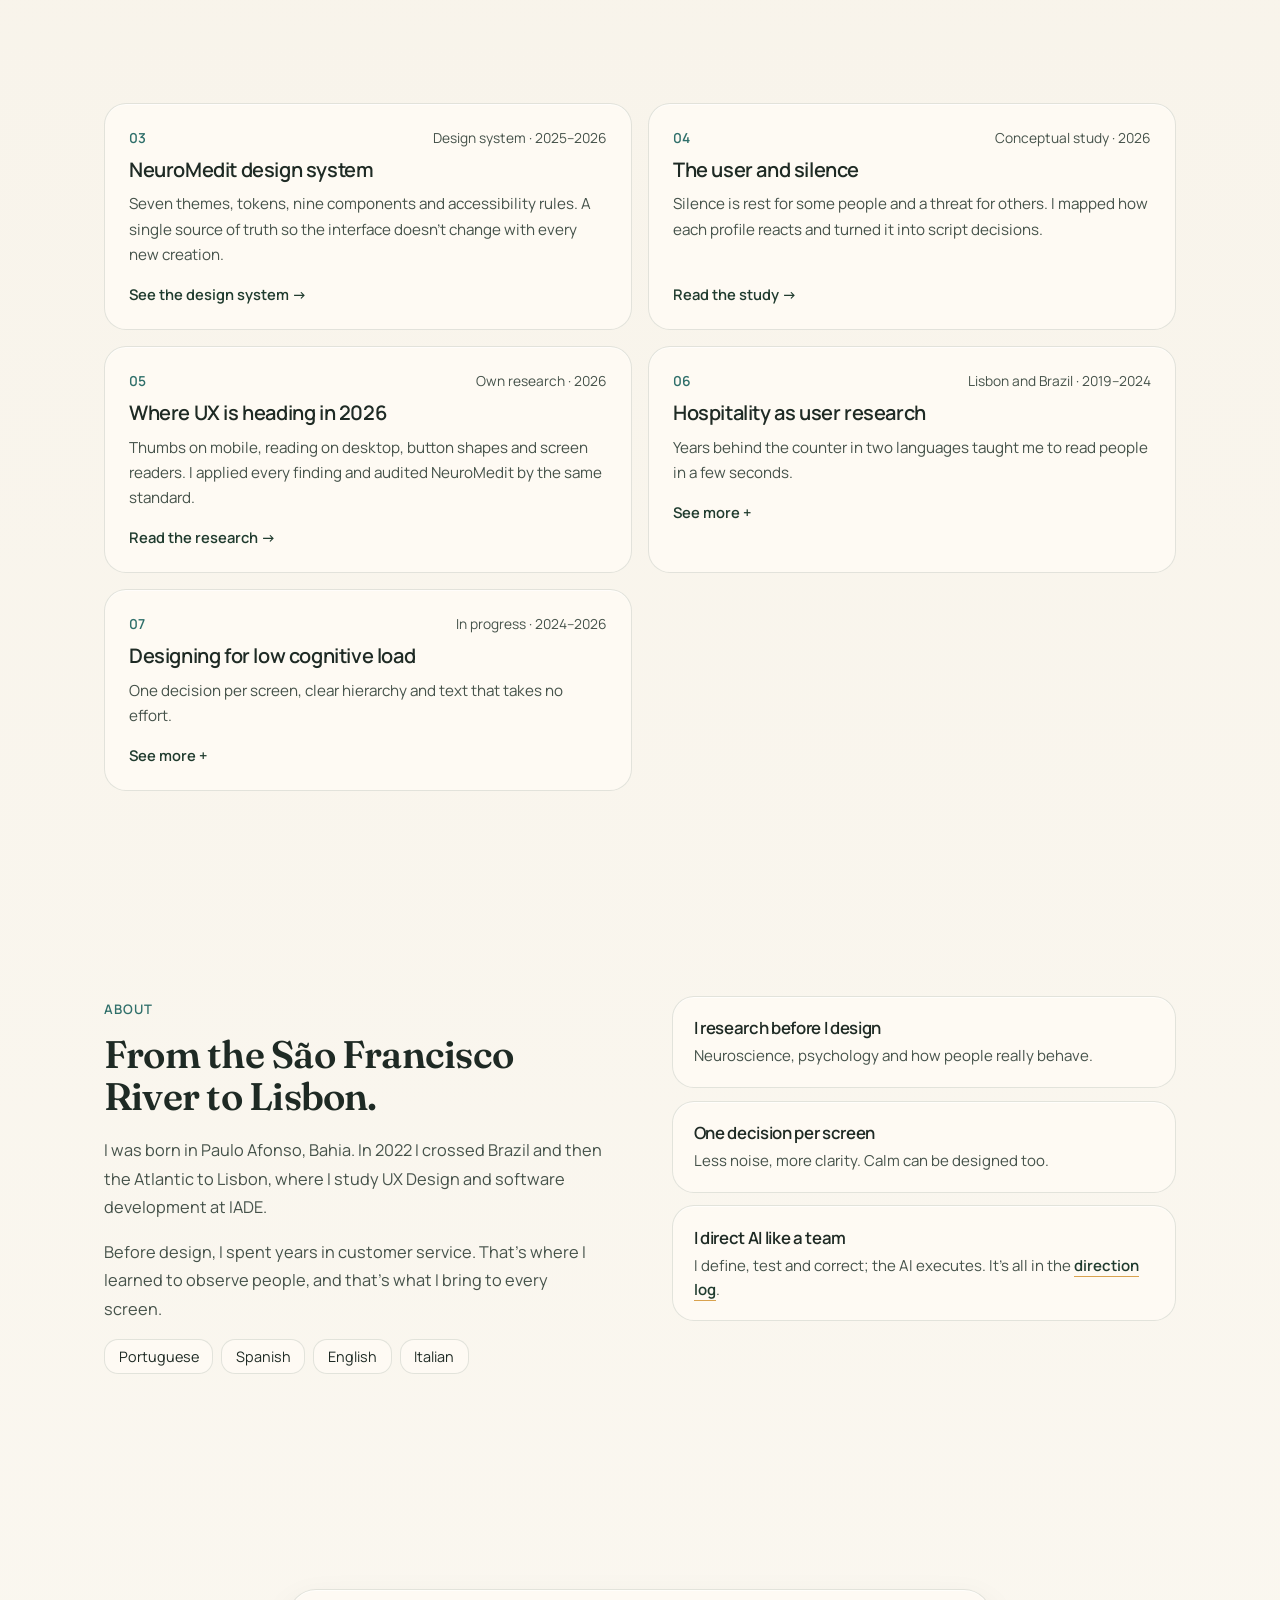
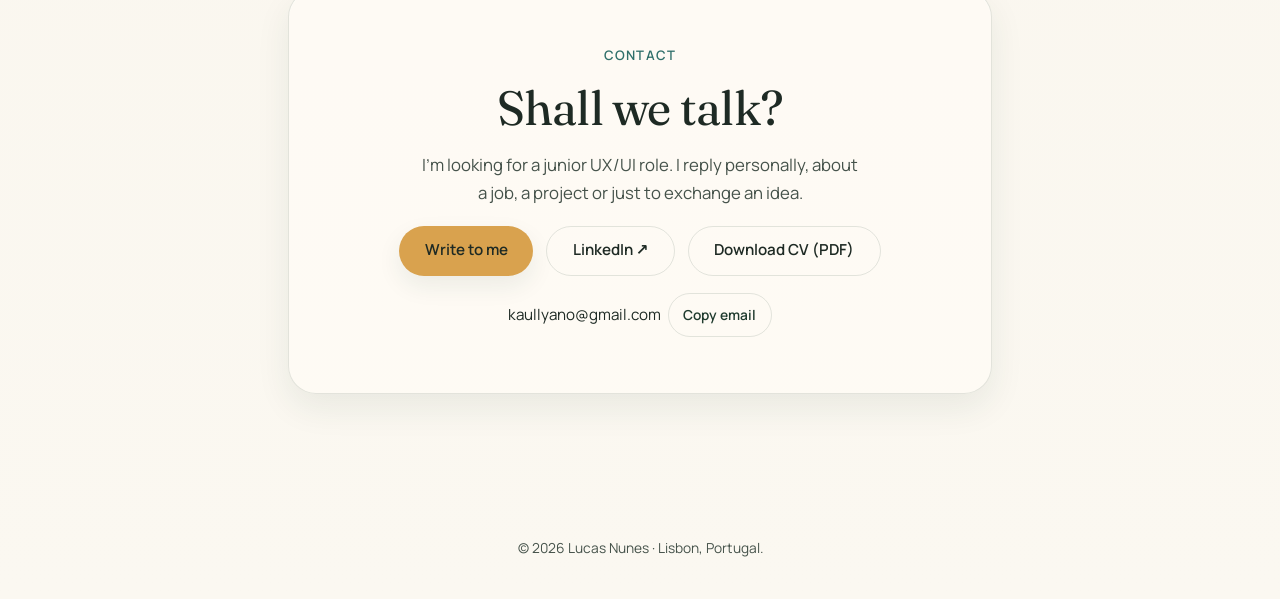
==== commit a8912f0f: "Portfólio: casos da reserva presencial e da comunidade do NeuroMedit Duas páginas novas (PT/EN/ES/IT" ====
--- a/index.html
+++ b/index.html
@@ -277,6 +277,11 @@
 details.study .more p b{ color:var(--text); font-weight:600; }
 @media (max-width:760px){ .studies{ grid-template-columns:1fr; } }
 
+/* dentro do NeuroMedit: os casos de nov 2026, com imagem */
+.modulos{ margin-top:clamp(1.5rem,3vw,2.2rem); display:flex; flex-direction:column; gap:.9rem; }
+.modulo-img{ display:block; aspect-ratio:16/9; border-radius:var(--radius-sm); overflow:hidden; background:var(--bg-soft); border:1px solid var(--line); margin-bottom:.4rem; }
+.modulo-img img{ width:100%; height:100%; object-fit:cover; }
+
 /* sobre */
 .about{ display:grid; grid-template-columns:1fr 1fr; gap:clamp(2rem,5vw,4.5rem); align-items:start; }
 .about h2{ font-size:clamp(1.8rem,3vw,2.6rem); line-height:1.1; font-weight:600; margin:.8rem 0 1.2rem; }
@@ -339,7 +344,7 @@
       <div>
         <span class="status rv" data-build="2"><i aria-hidden="true"></i><span data-i18n="h2_status">Aberto a vagas de UX/UI júnior em Lisboa</span></span>
         <h1 class="rv" data-build="2" data-decision="d1" data-i18n="h2_h1" data-i18n-html>Desenho produtos que <em>acalmam</em> a mente.</h1>
-        <p class="lead rv" data-build="3" data-decision="dlead" data-i18n="h2_lead">Sou o Lucas Nunes, designer de experiência do usuário que dirige IA, em Lisboa. Junto design de interface, neurociência e front-end. Criei o NeuroMedit, uma plataforma de meditação que está no ar, e o Sistema da Consciência, um e-book interativo em quatro línguas.</p>
+        <p class="lead rv" data-build="3" data-decision="dlead" data-i18n="h2_lead">Sou o Lucas Nunes, designer de experiência do usuário que dirige IA, em Lisboa. Junto design de interface, neurociência e front-end. Criei o NeuroMedit, uma plataforma de meditação que está no ar, com reserva de sessões ao vivo e uma comunidade por cidades, e o Sistema da Consciência, um e-book interativo em quatro línguas.</p>
         <p class="ligado rv" data-build="3" data-i18n="idx_ligado">Tudo está ligado.</p>
         <div class="hero-actions rv" data-build="4" data-decision="dact">
           <a class="button primary" href="#trabalho" data-i18n="h2_cta_work">Ver trabalho</a>
@@ -393,6 +398,26 @@
         </div>
       </div>
     </article>
+
+    <div class="modulos" aria-labelledby="modulos-label">
+      <p class="label" id="modulos-label" data-i18n="hx_label">Dentro do NeuroMedit · novembro de 2026</p>
+      <div class="studies">
+      <a class="study modulo rv" href="case-study-reserva-presencial.html">
+        <span class="modulo-img"><img src="assets/neuromedit-reserva/cartao.jpg" width="960" height="540" alt="Perfil público com os próximos horários e o botão Agendar uma sessão." data-i18n="hx_rs_alt" data-i18n-attr="alt" loading="lazy"></span>
+        <div class="meta"><b>NeuroMedit</b><span data-i18n="hx_rs_tag">Produto no ar</span></div>
+        <h3 data-i18n="hx_rs_h">Reserva presencial e painel</h3>
+        <p data-i18n="hx_rs_p">Marcar uma meditação ao vivo em quatro passos, e um painel que mostra só o que precisa de resposta. Depois, aberto a outros profissionais.</p>
+        <span class="go" data-i18n="hx_go">Ler o caso →</span>
+      </a>
+      <a class="study modulo rv" href="case-study-comunidade.html">
+        <span class="modulo-img"><img src="assets/neuromedit-comunidade/cartao.jpg" width="960" height="540" alt="Página da cidade de Lisboa com encontros, anfitriões e pedidos para entrar." data-i18n="hx_cm_alt" data-i18n-attr="alt" loading="lazy"></span>
+        <div class="meta"><b>NeuroMedit</b><span data-i18n="hx_cm_tag">Produto no ar</span></div>
+        <h3 data-i18n="hx_cm_h">Uma comunidade sem curtidas</h3>
+        <p data-i18n="hx_cm_p">Círculos online e cidades com encontros ao vivo, com anfitriões. Números só onde ajudam as pessoas a aparecer.</p>
+        <span class="go" data-i18n="hx_go">Ler o caso →</span>
+      </a>
+      </div>
+    </div>
   </div>
 </section>
 
